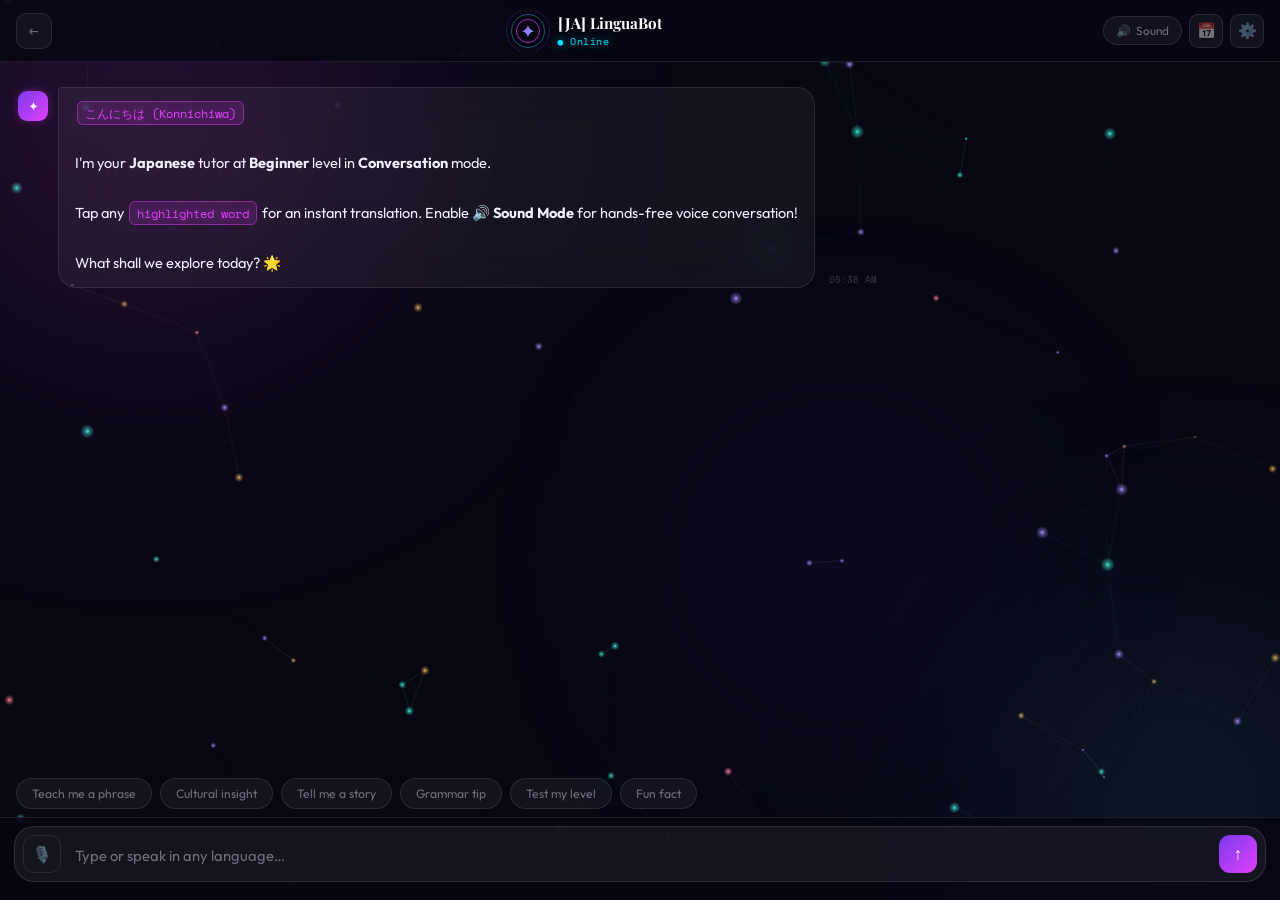
==== pages/chat.html @ ef1cca54 "Update chat.html" ====
<!DOCTYPE html>
<html lang="en">
<head>
  <meta charset="UTF-8"/>
  <meta name="viewport" content="width=device-width, initial-scale=1.0, viewport-fit=cover"/>
  <meta name="theme-color" content="#070712"/>
  <title>LinguaVerse — Chat</title>
  <link rel="preconnect" href="https://fonts.googleapis.com"/>
  <link rel="preconnect" href="https://fonts.gstatic.com" crossorigin/>
  <link href="https://fonts.googleapis.com/css2?family=Playfair+Display:ital,wght@0,400;0,700;1,400&family=Outfit:wght@300;400;500;600&family=Space+Mono:ital@0;1&display=swap" rel="stylesheet"/>
  <link rel="stylesheet" href="../css/global.css"/>
  <link rel="stylesheet" href="../css/chat.css"/>
</head>
<body>
  <canvas id="bgCanvas"></canvas>
  <div class="orb orb-1"></div>
  <div class="orb orb-2"></div>
  <div class="orb orb-3"></div>

  <!-- HEADER -->
  <header class="chat-header">

    <a href="../index.html" class="back-btn">←</a>

    <div class="bot-identity">
      <div class="ai-avatar" id="aiAvatar">
        <div class="avatar-ring ring-1"></div>
        <div class="avatar-ring ring-2"></div>
        <div class="avatar-ring ring-3"></div>
        <div class="avatar-core">✦</div>
      </div>
      <div class="bot-info">
        <span class="bot-name" id="botName">LinguaBot</span>
        <span class="bot-status" id="botStatus">● Online</span>
      </div>
    </div>

    <div class="header-actions">
      <div class="voice-wave" id="voiceWave">
        <div class="wave-bar"></div><div class="wave-bar"></div>
        <div class="wave-bar"></div><div class="wave-bar"></div>
        <div class="wave-bar"></div>
      </div>
      <button class="sound-mode-btn" id="soundModeBtn" onclick="toggleSoundMode()">
        🔊 <span class="sound-label">Sound</span>
      </button>
      <button class="icon-btn" onclick="openDailyPanel()" title="Daily Challenge">📅</button>
      <button class="icon-btn" onclick="openSettings()" title="Settings">⚙️</button>
    </div>

  </header>

  <!-- CHAT BODY -->
  <div class="chat-body" id="chatBody"></div>

  <!-- QUICK PROMPTS -->
  <div class="quick-strip">
    <button class="qbtn" onclick="sendQuick(this)">Teach me a phrase</button>
    <button class="qbtn" onclick="sendQuick(this)">Cultural insight</button>
    <button class="qbtn" onclick="sendQuick(this)">Tell me a story</button>
    <button class="qbtn" onclick="sendQuick(this)">Grammar tip</button>
    <button class="qbtn" onclick="sendQuick(this)">Test my level</button>
    <button class="qbtn" onclick="sendQuick(this)">Fun fact</button>
  </div>

  <!-- INPUT BAR -->
  <footer class="chat-footer">
    <div class="input-bar">
      <button class="mic-btn" id="micBtn" onclick="toggleMic()" title="Voice input">🎙️</button>
      <textarea id="msgInput" class="msg-input"
        placeholder="Type or speak in any language…"
        rows="1" onkeydown="handleKey(event)" oninput="autoResize(this)"></textarea>
      <button class="send-btn" id="sendBtn" onclick="sendMessage()">↑</button>
    </div>
  </footer>

  <!-- DAILY PANEL -->
  <div class="side-panel" id="dailyPanel">
    <div class="panel-inner">
      <button class="panel-close" onclick="closePanels()">✕</button>
      <h2 class="panel-title">📅 Daily Snapshot</h2>
      <div id="dailyItems"><div class="daily-loading">Loading today's challenges…</div></div>
    </div>
  </div>

  <!-- SETTINGS PANEL — plain text in dropdowns, no flag emojis -->
  <div class="side-panel" id="settingsPanel">
    <div class="panel-inner">
      <button class="panel-close" onclick="closePanels()">✕</button>
      <h2 class="panel-title">⚙️ Settings</h2>

      <label class="field-label">Target Language</label>
      <select id="settingLang" class="select-input" onchange="saveSetting('lang', this.value)">
        <option value="Japanese">Japanese</option>
        <option value="French">French</option>
        <option value="Spanish">Spanish</option>
        <option value="Mandarin">Mandarin</option>
        <option value="Arabic">Arabic</option>
        <option value="German">German</option>
        <option value="Korean">Korean</option>
        <option value="Portuguese">Portuguese</option>
        <option value="Italian">Italian</option>
        <option value="Hindi">Hindi</option>
        <option value="Russian">Russian</option>
        <option value="Turkish">Turkish</option>
        <option value="Dutch">Dutch</option>
        <option value="Swedish">Swedish</option>
        <option value="Polish">Polish</option>
        <option value="Greek">Greek</option>
        <option value="Hebrew">Hebrew</option>
        <option value="Thai">Thai</option>
        <option value="Vietnamese">Vietnamese</option>
        <option value="Indonesian">Indonesian</option>
      </select>

      <label class="field-label" style="margin-top:20px">Proficiency Level</label>
      <select id="settingLevel" class="select-input" onchange="saveSetting('level', this.value)">
        <option value="Beginner">Beginner</option>
        <option value="Intermediate">Intermediate</option>
        <option value="Advanced">Advanced</option>
      </select>

      <label class="field-label" style="margin-top:20px">Learning Mode</label>
      <select id="settingMode" class="select-input" onchange="saveSetting('mode', this.value)">
        <option value="Conversation">Conversation</option>
        <option value="Story">Story Mode</option>
        <option value="Lesson">Lessons</option>
      </select>

      <label class="field-label" style="margin-top:20px">Voice Speed</label>
      <select id="settingSpeed" class="select-input" onchange="saveSetting('voiceSpeed', this.value)">
        <option value="0.7">Slow</option>
        <option value="1.0" selected>Normal</option>
        <option value="1.3">Fast</option>
      </select>

      <label class="field-label" style="margin-top:20px">Gemini API Key</label>
      <div style="position:relative">
        <input type="password" id="settingKey" class="simple-input"
          placeholder="AIza…" oninput="saveSetting('apiKey', this.value)"
          style="padding-right:42px"/>
        <button onclick="toggleSettingKey()"
          style="position:absolute;right:12px;top:50%;transform:translateY(-50%);background:none;border:none;cursor:pointer;font-size:1rem;opacity:0.5">👁</button>
      </div>

      <button class="btn-danger" onclick="clearChat()" style="margin-top:28px">Clear Chat History</button>
    </div>
  </div>

  <div class="overlay" id="overlay" onclick="closePanels()"></div>
  <div class="word-tooltip" id="wordTooltip"></div>

  <script src="../js/canvas-bg.js"></script>
  <script src="../js/chat.js"></script>
</body>
</html>
---- css/global.css ----
/* ═══════════════════════════════
   GLOBAL.CSS — LinguaVerse
═══════════════════════════════ */
:root {
  --bg:          #070712;
  --surface:     rgba(255,255,255,0.05);
  --surface2:    #1a1a35;
  --border:      rgba(255,255,255,0.09);
  --border-h:    rgba(255,255,255,0.22);
  --text:        #f0eeff;
  --muted:       rgba(240,238,255,0.42);
  --neon-pink:   #e040fb;
  --neon-blue:   #40c8ff;
  --neon-purple: #7c3aed;
  --neon-cyan:   #00e5ff;
  --neon-green:  #00e676;
  --neon-yellow: #ffd740;
  --neon-orange: #ff6d00;
  --font-display:'Playfair Display', Georgia, serif;
  --font-body:   'Outfit', sans-serif;
  --font-mono:   'Space Mono', monospace;
  --radius:      16px;
  --radius-sm:   10px;
  --radius-lg:   28px;
  --radius-xl:   36px;
}

*, *::before, *::after { box-sizing: border-box; margin: 0; padding: 0; }
html { scroll-behavior: smooth; }
body {
  background: var(--bg);
  color: var(--text);
  font-family: var(--font-body);
  font-weight: 400;
  min-height: 100vh;
  overflow-x: hidden;
  -webkit-font-smoothing: antialiased;
}

/* ── Canvas background ── */
#bgCanvas { position:fixed; inset:0; width:100%; height:100%; z-index:0; pointer-events:none; }

/* ── Ambient orbs ── */
.orb {
  position:fixed; border-radius:50%; filter:blur(120px);
  pointer-events:none; z-index:0; opacity:0;
  animation:orbFloat 25s ease-in-out infinite, orbFade 3s ease forwards;
}
@keyframes orbFade { to { opacity:1; } }
.orb-1 { width:800px; height:800px; background:radial-gradient(circle, rgba(224,64,251,0.20) 0%, transparent 65%); top:-300px; left:-250px; }
.orb-2 { width:600px; height:600px; background:radial-gradient(circle, rgba(64,200,255,0.16) 0%, transparent 65%); bottom:-200px; right:-200px; animation-delay:-10s; }
.orb-3 { width:400px; height:400px; background:radial-gradient(circle, rgba(124,58,237,0.18) 0%, transparent 65%); top:40%; left:50%; animation-delay:-5s; }
@keyframes orbFloat {
  0%,100% { transform:translate(0,0) scale(1); }
  25%      { transform:translate(50px,-60px) scale(1.07); }
  50%      { transform:translate(-40px,30px) scale(0.95); }
  75%      { transform:translate(25px,50px) scale(1.04); }
}

/* ── Shared buttons ── */
.btn-primary {
  display:inline-flex; align-items:center; justify-content:center; gap:8px;
  background:linear-gradient(135deg, var(--neon-purple), var(--neon-pink));
  color:#fff; font-family:var(--font-body); font-weight:600; font-size:0.95rem;
  padding:13px 28px; border-radius:50px; border:none; cursor:pointer;
  text-decoration:none; transition:transform 0.25s, box-shadow 0.25s;
  letter-spacing:0.02em;
}
.btn-primary:hover { transform:translateY(-2px); box-shadow:0 8px 32px rgba(224,64,251,0.4); }
.btn-primary:active { transform:translateY(0); }

.btn-ghost {
  display:inline-flex; align-items:center; gap:8px;
  background:var(--surface); color:var(--muted);
  font-family:var(--font-body); font-weight:500; font-size:0.95rem;
  padding:12px 24px; border-radius:50px; border:1px solid var(--border);
  cursor:pointer; text-decoration:none; transition:all 0.2s; backdrop-filter:blur(12px);
}
.btn-ghost:hover { border-color:rgba(224,64,251,0.5); color:var(--text); }

.btn-danger {
  display:inline-flex; align-items:center; justify-content:center; gap:8px;
  background:rgba(255,82,82,0.1); color:#ff5252; width:100%;
  font-family:var(--font-body); font-weight:500; font-size:0.9rem;
  padding:12px 20px; border-radius:50px; border:1px solid rgba(255,82,82,0.25);
  cursor:pointer; transition:all 0.2s;
}
.btn-danger:hover { background:rgba(255,82,82,0.18); }

/* ── Shared inputs ── */
.simple-input {
  width:100%; background:var(--surface2); border:1px solid var(--border);
  border-radius:var(--radius-sm); color:var(--text);
  font-family:var(--font-body); font-size:0.9rem; padding:12px 14px;
  outline:none; transition:border-color 0.2s, box-shadow 0.2s;
}
.simple-input:focus { border-color:rgba(224,64,251,0.6); box-shadow:0 0 0 3px rgba(224,64,251,0.1); }
.simple-input::placeholder { color:var(--muted); }

/* Dark native select — fully dark even on Windows */
.select-input {
  width:100%; background:var(--surface2); border:1px solid var(--border);
  border-radius:var(--radius-sm); color:var(--text);
  font-family:var(--font-body); font-size:0.9rem;
  padding:12px 36px 12px 14px; outline:none; cursor:pointer;
  appearance:none; -webkit-appearance:none;
  background-image:url("data:image/svg+xml,%3Csvg xmlns='http://www.w3.org/2000/svg' width='12' height='8' viewBox='0 0 12 8'%3E%3Cpath fill='rgba(240,238,255,0.4)' d='M6 8L0 0h12z'/%3E%3C/svg%3E");
  background-repeat:no-repeat; background-position:right 14px center;
  transition:border-color 0.2s;
}
.select-input:focus { border-color:rgba(64,200,255,0.5); }
.select-input option { background:#1a1a35 !important; color:var(--text); }

.field-label {
  display:block; font-family:var(--font-mono); font-size:0.66rem;
  text-transform:uppercase; letter-spacing:0.12em; color:var(--muted); margin-bottom:8px;
}

/* ── Back button ── */
.back-btn {
  display:inline-flex; align-items:center; gap:6px; color:var(--muted);
  font-family:var(--font-mono); font-size:0.78rem; text-decoration:none;
  padding:8px 14px; border-radius:var(--radius-sm); border:1px solid var(--border);
  background:var(--surface); transition:all 0.2s; cursor:pointer; backdrop-filter:blur(12px);
}
.back-btn:hover { color:var(--text); border-color:rgba(64,200,255,0.4); }

/* ── Reveal animation ── */
.reveal { opacity:0; transform:translateY(22px); transition:opacity 0.65s ease var(--delay,0s), transform 0.65s ease var(--delay,0s); }
.reveal.visible { opacity:1; transform:translateY(0); }

/* ── Scrollbar ── */
::-webkit-scrollbar { width:3px; }
::-webkit-scrollbar-track { background:transparent; }
::-webkit-scrollbar-thumb { background:linear-gradient(var(--neon-purple), var(--neon-pink)); border-radius:4px; }
---- css/chat.css ----
/* ═══════════════════════════════
   CHAT.CSS — LinguaVerse
═══════════════════════════════ */

/* ── Root layout: header + body + footer fill full screen ── */
html { height:100%; height:-webkit-fill-available; }
body {
  display:flex; flex-direction:column;
  height:100vh; height:100dvh;
  overflow:hidden; margin:0; padding:0;
}

/* ══ HEADER — 3-column grid, nothing ever squeezed ══ */
.chat-header {
  display:grid;
  grid-template-columns:50px 1fr auto;
  align-items:center;
  gap:10px;
  padding:10px 16px;
  min-height:62px;
  border-bottom:1px solid var(--border);
  background:rgba(7,7,18,0.90);
  backdrop-filter:blur(30px) saturate(180%);
  -webkit-backdrop-filter:blur(30px) saturate(180%);
  flex-shrink:0;
  position:relative;
  z-index:10;
}

/* Col 1 — back btn (fixed width) */
.back-btn {
  width:36px; height:36px; padding:0;
  display:flex; align-items:center; justify-content:center;
  font-size:1rem;
}

/* Col 2 — bot identity, centered */
.bot-identity {
  display:flex; align-items:center; gap:10px;
  justify-content:center; min-width:0; overflow:hidden;
}

/* AI avatar */
.ai-avatar {
  position:relative; width:40px; height:40px;
  display:flex; align-items:center; justify-content:center; flex-shrink:0;
}
.avatar-core {
  position:relative; z-index:3; font-size:1.2rem;
  background:linear-gradient(135deg, var(--neon-pink), var(--neon-blue));
  -webkit-background-clip:text; -webkit-text-fill-color:transparent; background-clip:text;
  animation:corePulse 3s ease-in-out infinite;
}
@keyframes corePulse {
  0%,100% { filter:brightness(1); transform:scale(1); }
  50%      { filter:brightness(1.6); transform:scale(1.1); }
}
.avatar-ring { position:absolute; border-radius:50%; border:1px solid; animation:ringExpand 3s ease-out infinite; }
.ring-1 { width:24px; height:24px; border-color:rgba(224,64,251,0.7); animation-delay:0s; }
.ring-2 { width:34px; height:34px; border-color:rgba(64,200,255,0.4); animation-delay:0.9s; }
.ring-3 { width:44px; height:44px; border-color:rgba(124,58,237,0.25); animation-delay:1.8s; }
@keyframes ringExpand {
  0%   { transform:scale(0.6); opacity:0; }
  40%  { opacity:1; }
  100% { transform:scale(1.25); opacity:0; }
}
.ai-avatar.thinking .avatar-core { animation:coreSpin 0.9s linear infinite; }
@keyframes coreSpin {
  from { filter:hue-rotate(0deg) brightness(1.5); transform:rotate(0deg); }
  to   { filter:hue-rotate(360deg) brightness(1.5); transform:rotate(360deg); }
}

.bot-info { display:flex; flex-direction:column; gap:1px; min-width:0; }
.bot-name {
  font-family:var(--font-display); font-size:0.95rem; font-weight:700; color:#fff;
  white-space:nowrap; overflow:hidden; text-overflow:ellipsis;
}
.bot-status {
  font-family:var(--font-mono); font-size:0.6rem;
  color:var(--neon-cyan); letter-spacing:0.05em;
  text-shadow:0 0 8px rgba(0,229,255,0.6); white-space:nowrap;
}
.bot-status.thinking-status { color:var(--neon-pink); text-shadow:0 0 8px rgba(224,64,251,0.6); }

/* Col 3 — action buttons, never hidden */
.header-actions { display:flex; align-items:center; gap:7px; flex-shrink:0; }

.icon-btn {
  width:34px; height:34px; border-radius:9px;
  background:rgba(255,255,255,0.05); border:1px solid var(--border);
  color:var(--muted); font-size:0.95rem; cursor:pointer;
  display:flex; align-items:center; justify-content:center;
  transition:all 0.2s; flex-shrink:0;
}
.icon-btn:hover { border-color:rgba(224,64,251,0.4); color:#fff; box-shadow:0 0 12px rgba(224,64,251,0.2); }

/* Sound mode button */
.sound-mode-btn {
  display:flex; align-items:center; gap:5px;
  padding:6px 12px; border-radius:50px;
  background:rgba(255,255,255,0.05); border:1px solid var(--border);
  color:var(--muted); font-family:var(--font-body); font-size:0.74rem;
  cursor:pointer; transition:all 0.3s; white-space:nowrap; flex-shrink:0;
}
.sound-mode-btn:hover { border-color:rgba(0,230,118,0.5); color:var(--neon-green); box-shadow:0 0 14px rgba(0,230,118,0.2); }
.sound-mode-btn.active {
  background:rgba(0,230,118,0.12); border-color:var(--neon-green); color:var(--neon-green);
  animation:soundGlow 2s ease infinite;
}
@keyframes soundGlow {
  0%,100% { box-shadow:0 0 20px rgba(0,230,118,0.25); }
  50%      { box-shadow:0 0 32px rgba(0,230,118,0.5); }
}

/* Voice wave bars */
.voice-wave { display:none; align-items:center; gap:3px; height:20px; }
.voice-wave.active { display:flex; }
.wave-bar {
  width:3px; border-radius:3px;
  background:linear-gradient(var(--neon-pink), var(--neon-blue));
  animation:waveBounce 0.6s ease-in-out infinite;
}
.wave-bar:nth-child(1){height:5px; animation-delay:0s}
.wave-bar:nth-child(2){height:12px;animation-delay:0.1s}
.wave-bar:nth-child(3){height:18px;animation-delay:0.2s}
.wave-bar:nth-child(4){height:12px;animation-delay:0.3s}
.wave-bar:nth-child(5){height:5px; animation-delay:0.4s}
@keyframes waveBounce { 0%,100%{transform:scaleY(0.5)} 50%{transform:scaleY(1)} }

/* ══ CHAT BODY — CRITICAL: min-height:0 prevents footer being pushed off ══ */
.chat-body {
  flex:1 1 0;
  min-height:0;
  overflow-y:auto;
  padding:20px 18px 10px;
  display:flex; flex-direction:column; gap:2px;
  scroll-behavior:smooth;
  position:relative; z-index:1;
}

/* Messages */
.msg-row { display:flex; gap:10px; padding:5px 0; animation:msgIn 0.35s ease both; }
@keyframes msgIn { from{opacity:0;transform:translateY(14px)} to{opacity:1;transform:translateY(0)} }
.msg-row.user { flex-direction:row-reverse; }

.msg-avatar {
  width:30px; height:30px; border-radius:9px;
  display:flex; align-items:center; justify-content:center;
  font-size:0.82rem; flex-shrink:0; margin-top:4px;
}
.ai-av  { background:linear-gradient(135deg, var(--neon-purple), var(--neon-pink)); box-shadow:0 0 10px rgba(224,64,251,0.3); }
.usr-av { background:linear-gradient(135deg, #1e1e42, #2d2d60); border:1px solid rgba(64,200,255,0.3); }

/* Bubbles */
.bubble {
  max-width:76%; padding:12px 16px; border-radius:18px;
  font-size:0.91rem; line-height:1.72;
  position:relative; word-break:break-word;
}
.bubble.ai-bubble {
  background:rgba(255,255,255,0.05); border:1px solid rgba(255,255,255,0.09);
  border-top-left-radius:4px; backdrop-filter:blur(20px); color:var(--text);
}
.bubble.user-bubble {
  background:linear-gradient(135deg, rgba(124,58,237,0.28), rgba(64,200,255,0.16));
  border:1px solid rgba(124,58,237,0.35);
  border-top-right-radius:4px; color:#fff;
}

/* Word chips */
.word-chip {
  display:inline; background:rgba(224,64,251,0.14); border:1px solid rgba(224,64,251,0.45);
  color:var(--neon-pink); border-radius:6px; padding:2px 7px;
  font-size:0.85em; cursor:pointer; margin:0 2px;
  transition:background 0.2s; font-family:var(--font-mono);
  text-shadow:0 0 8px rgba(224,64,251,0.4); white-space:nowrap;
}
.word-chip:hover { background:rgba(224,64,251,0.26); }

/* Cultural badge — block layout so text never splits weirdly */
.culture-badge {
  display:block;
  background:rgba(64,200,255,0.08); border:1px solid rgba(64,200,255,0.3);
  border-radius:10px; padding:10px 14px;
  font-size:0.82rem; color:var(--neon-blue); margin-top:10px;
  cursor:pointer; transition:all 0.2s; line-height:1.65;
  word-break:break-word; overflow-wrap:break-word; width:100%;
}
.culture-badge:hover { background:rgba(64,200,255,0.14); }

/* Speak button */
.speak-btn {
  display:inline-flex; align-items:center; gap:5px;
  background:rgba(0,230,118,0.08); border:1px solid rgba(0,230,118,0.25);
  border-radius:8px; padding:4px 10px;
  font-size:0.72rem; color:var(--neon-green); margin-top:8px;
  cursor:pointer; transition:all 0.2s; font-family:var(--font-body);
}
.speak-btn:hover { background:rgba(0,230,118,0.16); box-shadow:0 0 10px rgba(0,230,118,0.25); }

/* Timestamp */
.msg-time {
  font-family:var(--font-mono); font-size:0.58rem;
  color:rgba(240,238,255,0.22); padding:0 4px;
  align-self:flex-end; margin-bottom:2px; flex-shrink:0;
}

/* Typing indicator */
.typing-row { display:flex; gap:10px; padding:5px 0; animation:msgIn 0.35s ease both; }
.typing-bubble {
  background:rgba(255,255,255,0.05); border:1px solid rgba(255,255,255,0.09);
  border-radius:18px; border-top-left-radius:4px;
  padding:13px 18px; display:flex; gap:6px; align-items:center;
}
.dot { width:7px; height:7px; border-radius:50%; animation:dotBounce 1.2s ease infinite; }
.dot:nth-child(1){background:var(--neon-pink);  animation-delay:0s}
.dot:nth-child(2){background:var(--neon-purple); animation-delay:0.2s}
.dot:nth-child(3){background:var(--neon-blue);   animation-delay:0.4s}
@keyframes dotBounce { 0%,80%,100%{transform:translateY(0);opacity:0.4} 40%{transform:translateY(-7px);opacity:1} }

/* Quick strip */
.quick-strip {
  display:flex; gap:8px; padding:8px 16px;
  overflow-x:auto; scrollbar-width:none; flex-shrink:0;
}
.quick-strip::-webkit-scrollbar { display:none; }
.qbtn {
  background:rgba(255,255,255,0.05); border:1px solid var(--border);
  border-radius:50px; color:var(--muted);
  font-family:var(--font-body); font-size:0.76rem;
  padding:7px 15px; cursor:pointer; white-space:nowrap;
  transition:all 0.2s; flex-shrink:0;
}
.qbtn:hover { border-color:rgba(224,64,251,0.4); color:#fff; background:rgba(224,64,251,0.08); }

/* ══ FOOTER — always pinned at bottom ══ */
.chat-footer {
  padding:8px 14px 18px; border-top:1px solid var(--border);
  background:rgba(7,7,18,0.90); backdrop-filter:blur(30px);
  -webkit-backdrop-filter:blur(30px); flex-shrink:0;
  position:relative; z-index:10;
}
.input-bar {
  display:flex; gap:8px; align-items:flex-end;
  background:rgba(255,255,255,0.06); border:1px solid rgba(255,255,255,0.10);
  border-radius:20px; padding:8px; transition:border-color 0.2s, box-shadow 0.2s;
}
.input-bar:focus-within {
  border-color:rgba(224,64,251,0.45);
  box-shadow:0 0 0 3px rgba(224,64,251,0.08);
}
.mic-btn {
  width:38px; height:38px; border-radius:11px;
  background:transparent; border:1px solid var(--border);
  color:var(--muted); font-size:1rem; cursor:pointer;
  display:flex; align-items:center; justify-content:center;
  flex-shrink:0; transition:all 0.2s;
}
.mic-btn:hover { border-color:rgba(255,109,0,0.5); color:var(--neon-orange); }
.mic-btn.recording {
  background:rgba(255,109,0,0.15); border-color:var(--neon-orange); color:var(--neon-orange);
  animation:micPulse 0.8s ease infinite;
}
@keyframes micPulse {
  0%,100%{box-shadow:0 0 0 0 rgba(255,109,0,0.4)}
  50%{box-shadow:0 0 0 8px rgba(255,109,0,0)}
}
.msg-input {
  flex:1; min-width:0; background:transparent; border:none;
  color:var(--text); font-family:var(--font-body);
  font-size:0.92rem; outline:none; resize:none;
  max-height:120px; line-height:1.55; padding:5px 6px;
}
.msg-input::placeholder { color:var(--muted); }
.send-btn {
  width:38px; height:38px; border-radius:11px;
  background:linear-gradient(135deg, var(--neon-purple), var(--neon-pink));
  border:none; color:#fff; font-size:1.1rem; font-weight:700; cursor:pointer;
  display:flex; align-items:center; justify-content:center;
  flex-shrink:0; transition:all 0.2s;
}
.send-btn:hover { transform:scale(1.1); box-shadow:0 4px 20px rgba(224,64,251,0.5); }
.send-btn:disabled { opacity:0.3; transform:none; cursor:not-allowed; }

/* ══ SIDE PANELS ══ */
.side-panel {
  position:fixed; top:0; right:0; width:min(380px,100vw); height:100vh;
  background:#0d0d20; border-left:1px solid var(--border);
  z-index:200; transform:translateX(100%);
  transition:transform 0.38s cubic-bezier(0.4,0,0.2,1);
  overflow-y:auto;
}
.side-panel.open { transform:translateX(0); }
.panel-inner { padding:28px 20px 40px; }
.panel-title {
  font-family:var(--font-display); font-size:1.4rem; font-weight:700;
  margin-bottom:22px; margin-top:14px;
  background:linear-gradient(135deg, #fff, rgba(224,64,251,0.8));
  -webkit-background-clip:text; -webkit-text-fill-color:transparent; background-clip:text;
}
.panel-close {
  position:absolute; top:18px; right:18px;
  width:30px; height:30px; border-radius:50%;
  background:rgba(255,255,255,0.06); border:1px solid var(--border);
  color:var(--muted); font-size:0.8rem; cursor:pointer;
  display:flex; align-items:center; justify-content:center; transition:all 0.2s;
}
.panel-close:hover { color:var(--neon-pink); border-color:rgba(224,64,251,0.4); }

/* Daily items */
.daily-item {
  background:rgba(255,255,255,0.04); border:1px solid var(--border);
  border-radius:var(--radius); padding:15px; margin-bottom:12px; transition:all 0.2s;
}
.daily-item:hover { border-color:rgba(224,64,251,0.3); }
.daily-item-tag { font-family:var(--font-mono); font-size:0.6rem; text-transform:uppercase; letter-spacing:0.1em; margin-bottom:6px; }
.tag-word    { color:var(--neon-blue); }
.tag-culture { color:var(--neon-pink); }
.tag-grammar { color:#a78bfa; }
.tag-phrase  { color:var(--neon-yellow); }
.daily-item h4 { font-family:var(--font-display); font-size:1.05rem; margin-bottom:4px; color:#fff; }
.daily-item p  { font-size:0.8rem; color:var(--muted); line-height:1.6; }
.daily-loading { color:var(--muted); font-size:0.84rem; text-align:center; padding:24px 0; }

/* Overlay */
.overlay {
  position:fixed; inset:0; background:rgba(0,0,0,0.65);
  z-index:199; backdrop-filter:blur(4px);
  opacity:0; pointer-events:none; transition:opacity 0.3s;
}
.overlay.active { opacity:1; pointer-events:all; }

/* Word tooltip */
.word-tooltip {
  position:fixed; background:#0d0d20; border:1px solid rgba(224,64,251,0.35);
  border-radius:var(--radius); padding:13px 16px;
  font-size:0.82rem; max-width:270px; line-height:1.62; color:var(--text);
  z-index:300; pointer-events:none;
  opacity:0; transform:translateY(8px); transition:all 0.2s;
  box-shadow:0 12px 40px rgba(0,0,0,0.7), 0 0 24px rgba(224,64,251,0.1);
}
.word-tooltip.visible { opacity:1; transform:translateY(0); }
.tooltip-word {
  font-family:var(--font-display); font-size:1.1rem; font-weight:700;
  color:var(--neon-pink); display:block; margin-bottom:4px;
  text-shadow:0 0 10px rgba(224,64,251,0.5);
}
.tooltip-rom {
  font-family:var(--font-mono); font-size:0.71rem;
  color:var(--neon-cyan); display:block; margin-bottom:6px;
}

/* Responsive */
@media (max-width:600px) {
  .chat-header { padding:8px 12px; gap:8px; grid-template-columns:40px 1fr auto; }
  .bubble { max-width:90%; }
  .chat-body { padding:14px 12px 8px; }
  .sound-label { display:none; }
  .sound-mode-btn { padding:6px 9px; }
}
@media (max-width:380px) {
  .header-actions { gap:5px; }
  .icon-btn { width:30px; height:30px; font-size:0.85rem; }
}
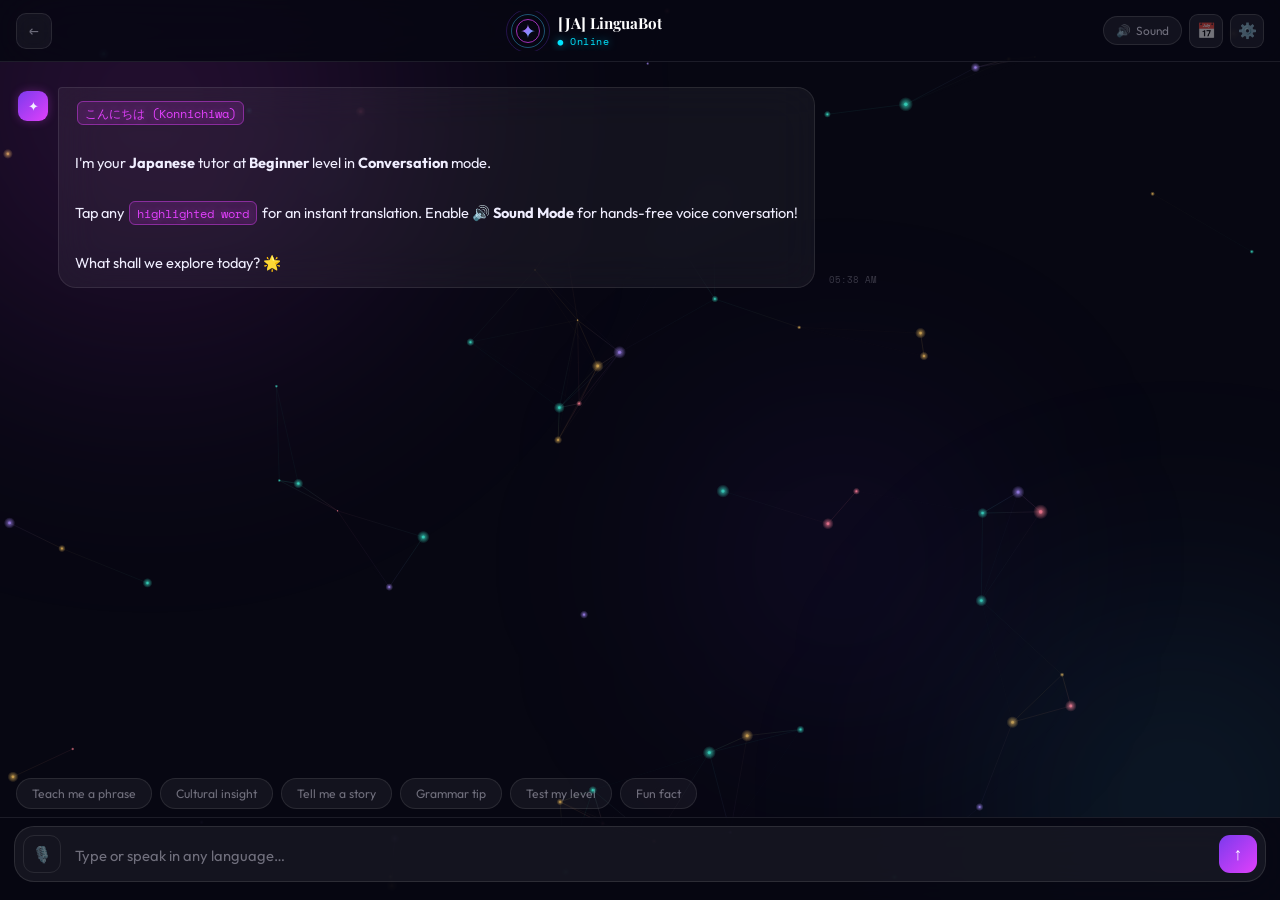
==== commit 89441ded: "Update chat.html" ====
--- a/pages/chat.html
+++ b/pages/chat.html
@@ -2,7 +2,7 @@
 <html lang="en">
 <head>
   <meta charset="UTF-8"/>
-  <meta name="viewport" content="width=device-width, initial-scale=1.0, viewport-fit=cover"/>
+  <meta name="viewport" content="width=device-width, initial-scale=1.0"/>
   <meta name="theme-color" content="#070712"/>
   <title>LinguaVerse — Chat</title>
   <link rel="preconnect" href="https://fonts.googleapis.com"/>
--- a/css/chat.css
+++ b/css/chat.css
@@ -361,4 +361,4 @@
 @media (max-width:380px) {
   .header-actions { gap:5px; }
   .icon-btn { width:30px; height:30px; font-size:0.85rem; }
-}
+     }
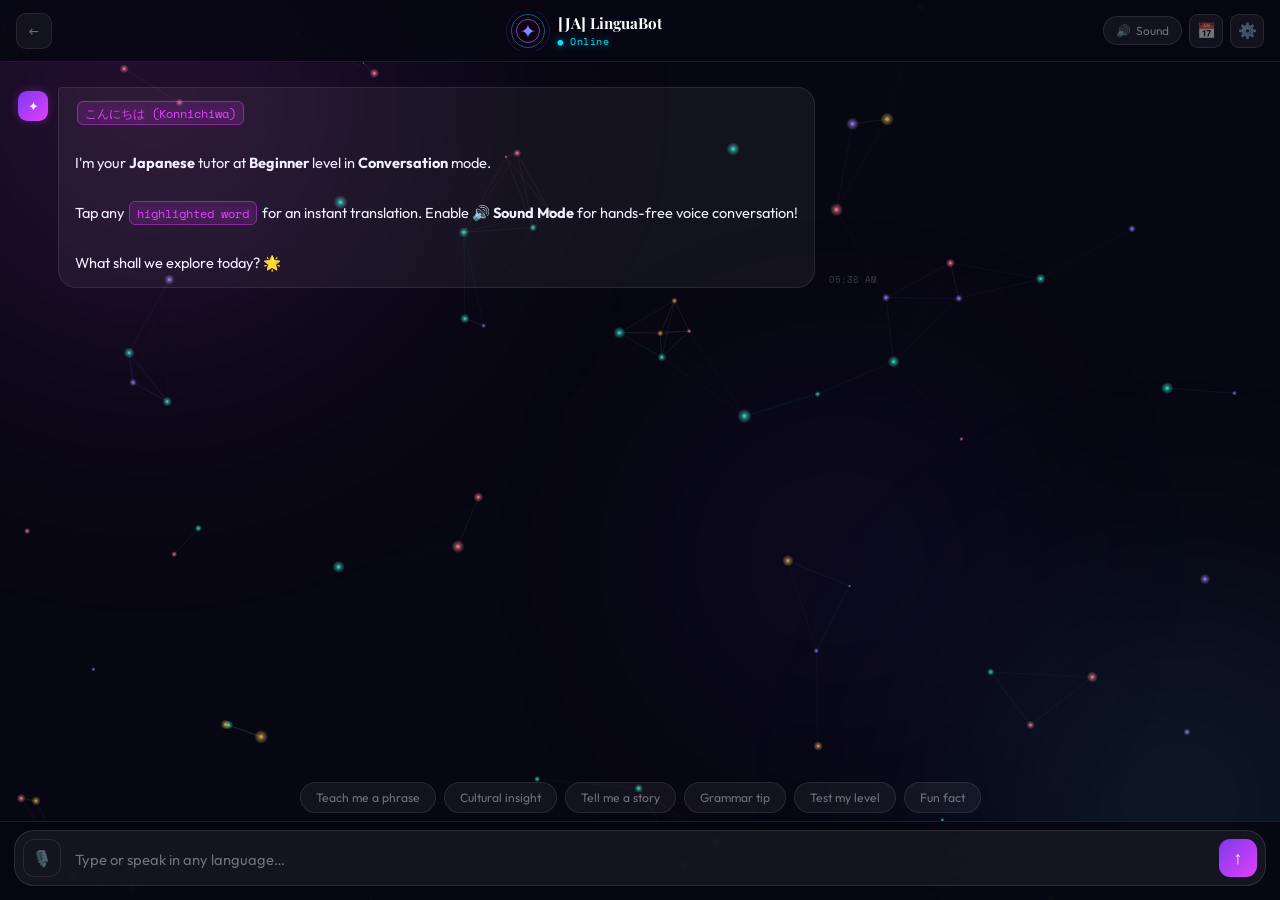
==== commit 86732d78: "Create chat.html" ====
--- a/pages/chat.html
+++ b/pages/chat.html
@@ -154,3 +154,4 @@
   <script src="../js/chat.js"></script>
 </body>
 </html>
+
--- a/css/chat.css
+++ b/css/chat.css
@@ -1,364 +1,445 @@
 /* ═══════════════════════════════
    CHAT.CSS — LinguaVerse
+   Base: your working version
+   Added: pinch-zoom, safe-area, PWA z-index, dotLive keyframe
 ═══════════════════════════════ */
 
-/* ── Root layout: header + body + footer fill full screen ── */
-html { height:100%; height:-webkit-fill-available; }
+/* ── Root layout ── */
+html {
+  height: -webkit-fill-available;
+  height: 100%;
+}
+
 body {
-  display:flex; flex-direction:column;
-  height:100vh; height:100dvh;
-  overflow:hidden; margin:0; padding:0;
-}
-
-/* ══ HEADER — 3-column grid, nothing ever squeezed ══ */
+  display: flex;
+  flex-direction: column;
+  height: 100vh;
+  height: 100dvh;
+  margin: 0;
+  padding: 0;
+  overflow: hidden;
+  min-height: 0;
+  position: relative;
+  z-index: 1;
+  /* Safe area inset — stops Android/iOS nav bar covering footer */
+  padding-bottom: env(safe-area-inset-bottom, 0px);
+  padding-bottom: constant(safe-area-inset-bottom, 0px);
+}
+
+/* ══ HEADER ══ */
 .chat-header {
-  display:grid;
-  grid-template-columns:50px 1fr auto;
-  align-items:center;
-  gap:10px;
-  padding:10px 16px;
-  min-height:62px;
-  border-bottom:1px solid var(--border);
-  background:rgba(7,7,18,0.90);
-  backdrop-filter:blur(30px) saturate(180%);
-  -webkit-backdrop-filter:blur(30px) saturate(180%);
-  flex-shrink:0;
-  position:relative;
-  z-index:10;
-}
-
-/* Col 1 — back btn (fixed width) */
+  display: grid;
+  grid-template-columns: 50px 1fr auto;
+  align-items: center;
+  gap: 10px;
+  padding: 10px 16px;
+  min-height: 62px;
+  border-bottom: 1px solid var(--border);
+  background: rgba(7,7,18,0.90);
+  backdrop-filter: blur(30px) saturate(180%);
+  -webkit-backdrop-filter: blur(30px) saturate(180%);
+  flex-shrink: 0;
+  position: relative;
+  z-index: 100; /* above canvas + orbs */
+}
+
 .back-btn {
-  width:36px; height:36px; padding:0;
-  display:flex; align-items:center; justify-content:center;
-  font-size:1rem;
-}
-
-/* Col 2 — bot identity, centered */
+  width: 36px; height: 36px; padding: 0;
+  display: flex; align-items: center; justify-content: center;
+  font-size: 1rem;
+}
+
 .bot-identity {
-  display:flex; align-items:center; gap:10px;
-  justify-content:center; min-width:0; overflow:hidden;
-}
-
-/* AI avatar */
+  display: flex; align-items: center; gap: 10px;
+  justify-content: center; min-width: 0; overflow: hidden;
+}
+
 .ai-avatar {
-  position:relative; width:40px; height:40px;
-  display:flex; align-items:center; justify-content:center; flex-shrink:0;
-}
+  position: relative; width: 40px; height: 40px;
+  display: flex; align-items: center; justify-content: center;
+  flex-shrink: 0;
+}
+
 .avatar-core {
-  position:relative; z-index:3; font-size:1.2rem;
-  background:linear-gradient(135deg, var(--neon-pink), var(--neon-blue));
-  -webkit-background-clip:text; -webkit-text-fill-color:transparent; background-clip:text;
-  animation:corePulse 3s ease-in-out infinite;
-}
+  position: relative; z-index: 3; font-size: 1.2rem;
+  background: linear-gradient(135deg, var(--neon-pink), var(--neon-blue));
+  -webkit-background-clip: text; -webkit-text-fill-color: transparent;
+  background-clip: text;
+  animation: corePulse 3s ease-in-out infinite;
+}
+
 @keyframes corePulse {
-  0%,100% { filter:brightness(1); transform:scale(1); }
-  50%      { filter:brightness(1.6); transform:scale(1.1); }
-}
-.avatar-ring { position:absolute; border-radius:50%; border:1px solid; animation:ringExpand 3s ease-out infinite; }
-.ring-1 { width:24px; height:24px; border-color:rgba(224,64,251,0.7); animation-delay:0s; }
-.ring-2 { width:34px; height:34px; border-color:rgba(64,200,255,0.4); animation-delay:0.9s; }
-.ring-3 { width:44px; height:44px; border-color:rgba(124,58,237,0.25); animation-delay:1.8s; }
+  0%,100% { filter: brightness(1); transform: scale(1); }
+  50%      { filter: brightness(1.6); transform: scale(1.1); }
+}
+
+.avatar-ring {
+  position: absolute; border-radius: 50%; border: 1px solid;
+  animation: ringExpand 3s ease-out infinite;
+}
+.ring-1 { width: 24px; height: 24px; border-color: rgba(224,64,251,0.7); animation-delay: 0s; }
+.ring-2 { width: 34px; height: 34px; border-color: rgba(64,200,255,0.4); animation-delay: 0.9s; }
+.ring-3 { width: 44px; height: 44px; border-color: rgba(124,58,237,0.25); animation-delay: 1.8s; }
+
 @keyframes ringExpand {
-  0%   { transform:scale(0.6); opacity:0; }
-  40%  { opacity:1; }
-  100% { transform:scale(1.25); opacity:0; }
-}
-.ai-avatar.thinking .avatar-core { animation:coreSpin 0.9s linear infinite; }
+  0%   { transform: scale(0.6); opacity: 0; }
+  40%  { opacity: 1; }
+  100% { transform: scale(1.25); opacity: 0; }
+}
+
+.ai-avatar.thinking .avatar-core { animation: coreSpin 0.9s linear infinite; }
+
 @keyframes coreSpin {
-  from { filter:hue-rotate(0deg) brightness(1.5); transform:rotate(0deg); }
-  to   { filter:hue-rotate(360deg) brightness(1.5); transform:rotate(360deg); }
-}
-
-.bot-info { display:flex; flex-direction:column; gap:1px; min-width:0; }
+  from { filter: hue-rotate(0deg) brightness(1.5); transform: rotate(0deg); }
+  to   { filter: hue-rotate(360deg) brightness(1.5); transform: rotate(360deg); }
+}
+
+.bot-info { display: flex; flex-direction: column; gap: 1px; min-width: 0; }
+
 .bot-name {
-  font-family:var(--font-display); font-size:0.95rem; font-weight:700; color:#fff;
-  white-space:nowrap; overflow:hidden; text-overflow:ellipsis;
-}
+  font-family: var(--font-display); font-size: 0.95rem; font-weight: 700; color: #fff;
+  white-space: nowrap; overflow: hidden; text-overflow: ellipsis;
+}
+
 .bot-status {
-  font-family:var(--font-mono); font-size:0.6rem;
-  color:var(--neon-cyan); letter-spacing:0.05em;
-  text-shadow:0 0 8px rgba(0,229,255,0.6); white-space:nowrap;
-}
-.bot-status.thinking-status { color:var(--neon-pink); text-shadow:0 0 8px rgba(224,64,251,0.6); }
-
-/* Col 3 — action buttons, never hidden */
-.header-actions { display:flex; align-items:center; gap:7px; flex-shrink:0; }
+  font-family: var(--font-mono); font-size: 0.6rem;
+  color: var(--neon-cyan); letter-spacing: 0.05em;
+  text-shadow: 0 0 8px rgba(0,229,255,0.6); white-space: nowrap;
+}
+
+.bot-status.thinking-status {
+  color: var(--neon-pink);
+  text-shadow: 0 0 8px rgba(224,64,251,0.6);
+}
+
+.header-actions { display: flex; align-items: center; gap: 7px; flex-shrink: 0; }
 
 .icon-btn {
-  width:34px; height:34px; border-radius:9px;
-  background:rgba(255,255,255,0.05); border:1px solid var(--border);
-  color:var(--muted); font-size:0.95rem; cursor:pointer;
-  display:flex; align-items:center; justify-content:center;
-  transition:all 0.2s; flex-shrink:0;
-}
-.icon-btn:hover { border-color:rgba(224,64,251,0.4); color:#fff; box-shadow:0 0 12px rgba(224,64,251,0.2); }
-
-/* Sound mode button */
+  width: 34px; height: 34px; border-radius: 9px;
+  background: rgba(255,255,255,0.05); border: 1px solid var(--border);
+  color: var(--muted); font-size: 0.95rem; cursor: pointer;
+  display: flex; align-items: center; justify-content: center;
+  transition: all 0.2s; flex-shrink: 0;
+}
+.icon-btn:hover { border-color: rgba(224,64,251,0.4); color: #fff; box-shadow: 0 0 12px rgba(224,64,251,0.2); }
+
 .sound-mode-btn {
-  display:flex; align-items:center; gap:5px;
-  padding:6px 12px; border-radius:50px;
-  background:rgba(255,255,255,0.05); border:1px solid var(--border);
-  color:var(--muted); font-family:var(--font-body); font-size:0.74rem;
-  cursor:pointer; transition:all 0.3s; white-space:nowrap; flex-shrink:0;
-}
-.sound-mode-btn:hover { border-color:rgba(0,230,118,0.5); color:var(--neon-green); box-shadow:0 0 14px rgba(0,230,118,0.2); }
+  display: flex; align-items: center; gap: 5px;
+  padding: 6px 12px; border-radius: 50px;
+  background: rgba(255,255,255,0.05); border: 1px solid var(--border);
+  color: var(--muted); font-family: var(--font-body); font-size: 0.74rem;
+  cursor: pointer; transition: all 0.3s; white-space: nowrap; flex-shrink: 0;
+}
+.sound-mode-btn:hover { border-color: rgba(0,230,118,0.5); color: var(--neon-green); box-shadow: 0 0 14px rgba(0,230,118,0.2); }
 .sound-mode-btn.active {
-  background:rgba(0,230,118,0.12); border-color:var(--neon-green); color:var(--neon-green);
-  animation:soundGlow 2s ease infinite;
-}
+  background: rgba(0,230,118,0.12); border-color: var(--neon-green); color: var(--neon-green);
+  animation: soundGlow 2s ease infinite;
+}
+
 @keyframes soundGlow {
-  0%,100% { box-shadow:0 0 20px rgba(0,230,118,0.25); }
-  50%      { box-shadow:0 0 32px rgba(0,230,118,0.5); }
-}
-
-/* Voice wave bars */
-.voice-wave { display:none; align-items:center; gap:3px; height:20px; }
-.voice-wave.active { display:flex; }
+  0%,100% { box-shadow: 0 0 20px rgba(0,230,118,0.25); }
+  50%      { box-shadow: 0 0 32px rgba(0,230,118,0.5); }
+}
+
+/* dotLive — live dot animation inside sound mode button */
+@keyframes dotLive {
+  0%,100% { transform: scale(1); opacity: 1; }
+  50%      { transform: scale(1.6); opacity: 0.6; }
+}
+
+.voice-wave { display: none; align-items: center; gap: 3px; height: 20px; }
+.voice-wave.active { display: flex; }
+
 .wave-bar {
-  width:3px; border-radius:3px;
-  background:linear-gradient(var(--neon-pink), var(--neon-blue));
-  animation:waveBounce 0.6s ease-in-out infinite;
-}
-.wave-bar:nth-child(1){height:5px; animation-delay:0s}
-.wave-bar:nth-child(2){height:12px;animation-delay:0.1s}
-.wave-bar:nth-child(3){height:18px;animation-delay:0.2s}
-.wave-bar:nth-child(4){height:12px;animation-delay:0.3s}
-.wave-bar:nth-child(5){height:5px; animation-delay:0.4s}
-@keyframes waveBounce { 0%,100%{transform:scaleY(0.5)} 50%{transform:scaleY(1)} }
-
-/* ══ CHAT BODY — CRITICAL: min-height:0 prevents footer being pushed off ══ */
+  width: 3px; border-radius: 3px;
+  background: linear-gradient(var(--neon-pink), var(--neon-blue));
+  animation: waveBounce 0.6s ease-in-out infinite;
+}
+.wave-bar:nth-child(1) { height: 5px;  animation-delay: 0s; }
+.wave-bar:nth-child(2) { height: 12px; animation-delay: 0.1s; }
+.wave-bar:nth-child(3) { height: 18px; animation-delay: 0.2s; }
+.wave-bar:nth-child(4) { height: 12px; animation-delay: 0.3s; }
+.wave-bar:nth-child(5) { height: 5px;  animation-delay: 0.4s; }
+
+@keyframes waveBounce {
+  0%,100% { transform: scaleY(0.5); }
+  50%      { transform: scaleY(1); }
+}
+
+/* ══ CHAT BODY ══ */
 .chat-body {
-  flex:1 1 0;
-  min-height:0;
-  overflow-y:auto;
-  padding:20px 18px 10px;
-  display:flex; flex-direction:column; gap:2px;
-  scroll-behavior:smooth;
-  position:relative; z-index:1;
-}
-
-/* Messages */
-.msg-row { display:flex; gap:10px; padding:5px 0; animation:msgIn 0.35s ease both; }
-@keyframes msgIn { from{opacity:0;transform:translateY(14px)} to{opacity:1;transform:translateY(0)} }
-.msg-row.user { flex-direction:row-reverse; }
+  flex: 1 1 0;
+  min-height: 0;
+  overflow-y: auto;
+  overflow-x: hidden;
+  -webkit-overflow-scrolling: touch;
+  padding: 20px 18px 10px;
+  scroll-behavior: smooth;
+  position: relative;
+  z-index: 1;
+  /* PINCH-ZOOM FIX: allows vertical scroll + pinch gesture at same time */
+  touch-action: pan-y pinch-zoom;
+}
+
+.chat-body::after { content: ''; display: block; height: 6px; }
+
+.msg-row {
+  display: flex; gap: 10px; padding: 5px 0;
+  animation: msgIn 0.35s ease both;
+  will-change: opacity, transform;
+}
+
+@keyframes msgIn {
+  from { opacity: 0; transform: translateY(14px); }
+  to   { opacity: 1; transform: translateY(0); }
+}
+
+.msg-row.user { flex-direction: row-reverse; }
 
 .msg-avatar {
-  width:30px; height:30px; border-radius:9px;
-  display:flex; align-items:center; justify-content:center;
-  font-size:0.82rem; flex-shrink:0; margin-top:4px;
-}
-.ai-av  { background:linear-gradient(135deg, var(--neon-purple), var(--neon-pink)); box-shadow:0 0 10px rgba(224,64,251,0.3); }
-.usr-av { background:linear-gradient(135deg, #1e1e42, #2d2d60); border:1px solid rgba(64,200,255,0.3); }
-
-/* Bubbles */
+  width: 30px; height: 30px; border-radius: 9px;
+  display: flex; align-items: center; justify-content: center;
+  font-size: 0.82rem; flex-shrink: 0; margin-top: 4px;
+}
+.ai-av  { background: linear-gradient(135deg, var(--neon-purple), var(--neon-pink)); box-shadow: 0 0 10px rgba(224,64,251,0.3); }
+.usr-av { background: linear-gradient(135deg, #1e1e42, #2d2d60); border: 1px solid rgba(64,200,255,0.3); }
+
 .bubble {
-  max-width:76%; padding:12px 16px; border-radius:18px;
-  font-size:0.91rem; line-height:1.72;
-  position:relative; word-break:break-word;
+  max-width: 76%; padding: 12px 16px; border-radius: 18px;
+  font-size: 0.91rem; line-height: 1.72; position: relative; word-break: break-word;
 }
 .bubble.ai-bubble {
-  background:rgba(255,255,255,0.05); border:1px solid rgba(255,255,255,0.09);
-  border-top-left-radius:4px; backdrop-filter:blur(20px); color:var(--text);
+  background: rgba(255,255,255,0.05); border: 1px solid rgba(255,255,255,0.09);
+  border-top-left-radius: 4px; backdrop-filter: blur(20px); color: var(--text);
 }
 .bubble.user-bubble {
-  background:linear-gradient(135deg, rgba(124,58,237,0.28), rgba(64,200,255,0.16));
-  border:1px solid rgba(124,58,237,0.35);
-  border-top-right-radius:4px; color:#fff;
-}
-
-/* Word chips */
+  background: linear-gradient(135deg, rgba(124,58,237,0.28), rgba(64,200,255,0.16));
+  border: 1px solid rgba(124,58,237,0.35);
+  border-top-right-radius: 4px; color: #fff;
+}
+
 .word-chip {
-  display:inline; background:rgba(224,64,251,0.14); border:1px solid rgba(224,64,251,0.45);
-  color:var(--neon-pink); border-radius:6px; padding:2px 7px;
-  font-size:0.85em; cursor:pointer; margin:0 2px;
-  transition:background 0.2s; font-family:var(--font-mono);
-  text-shadow:0 0 8px rgba(224,64,251,0.4); white-space:nowrap;
-}
-.word-chip:hover { background:rgba(224,64,251,0.26); }
-
-/* Cultural badge — block layout so text never splits weirdly */
+  display: inline;
+  background: rgba(224,64,251,0.14); border: 1px solid rgba(224,64,251,0.45);
+  color: var(--neon-pink); border-radius: 6px; padding: 2px 7px;
+  font-size: 0.85em; cursor: pointer; margin: 0 2px;
+  transition: background 0.2s; font-family: var(--font-mono);
+  text-shadow: 0 0 8px rgba(224,64,251,0.4); white-space: nowrap;
+}
+.word-chip:hover { background: rgba(224,64,251,0.26); }
+
 .culture-badge {
-  display:block;
-  background:rgba(64,200,255,0.08); border:1px solid rgba(64,200,255,0.3);
-  border-radius:10px; padding:10px 14px;
-  font-size:0.82rem; color:var(--neon-blue); margin-top:10px;
-  cursor:pointer; transition:all 0.2s; line-height:1.65;
-  word-break:break-word; overflow-wrap:break-word; width:100%;
-}
-.culture-badge:hover { background:rgba(64,200,255,0.14); }
-
-/* Speak button */
+  display: block;
+  background: rgba(64,200,255,0.08); border: 1px solid rgba(64,200,255,0.3);
+  border-radius: 10px; padding: 10px 14px;
+  font-size: 0.82rem; color: var(--neon-blue); margin-top: 10px;
+  cursor: pointer; transition: all 0.2s; line-height: 1.65;
+  word-break: break-word; overflow-wrap: break-word; width: 100%;
+}
+.culture-badge:hover { background: rgba(64,200,255,0.14); }
+
 .speak-btn {
-  display:inline-flex; align-items:center; gap:5px;
-  background:rgba(0,230,118,0.08); border:1px solid rgba(0,230,118,0.25);
-  border-radius:8px; padding:4px 10px;
-  font-size:0.72rem; color:var(--neon-green); margin-top:8px;
-  cursor:pointer; transition:all 0.2s; font-family:var(--font-body);
-}
-.speak-btn:hover { background:rgba(0,230,118,0.16); box-shadow:0 0 10px rgba(0,230,118,0.25); }
-
-/* Timestamp */
+  display: inline-flex; align-items: center; gap: 5px;
+  background: rgba(0,230,118,0.08); border: 1px solid rgba(0,230,118,0.25);
+  border-radius: 8px; padding: 4px 10px;
+  font-size: 0.72rem; color: var(--neon-green); margin-top: 8px;
+  cursor: pointer; transition: all 0.2s; font-family: var(--font-body);
+}
+.speak-btn:hover { background: rgba(0,230,118,0.16); box-shadow: 0 0 10px rgba(0,230,118,0.25); }
+
 .msg-time {
-  font-family:var(--font-mono); font-size:0.58rem;
-  color:rgba(240,238,255,0.22); padding:0 4px;
-  align-self:flex-end; margin-bottom:2px; flex-shrink:0;
-}
-
-/* Typing indicator */
-.typing-row { display:flex; gap:10px; padding:5px 0; animation:msgIn 0.35s ease both; }
+  font-family: var(--font-mono); font-size: 0.58rem;
+  color: rgba(240,238,255,0.22); padding: 0 4px;
+  align-self: flex-end; margin-bottom: 2px; flex-shrink: 0;
+}
+
+.typing-row { display: flex; gap: 10px; padding: 5px 0; animation: msgIn 0.35s ease both; }
 .typing-bubble {
-  background:rgba(255,255,255,0.05); border:1px solid rgba(255,255,255,0.09);
-  border-radius:18px; border-top-left-radius:4px;
-  padding:13px 18px; display:flex; gap:6px; align-items:center;
-}
-.dot { width:7px; height:7px; border-radius:50%; animation:dotBounce 1.2s ease infinite; }
-.dot:nth-child(1){background:var(--neon-pink);  animation-delay:0s}
-.dot:nth-child(2){background:var(--neon-purple); animation-delay:0.2s}
-.dot:nth-child(3){background:var(--neon-blue);   animation-delay:0.4s}
-@keyframes dotBounce { 0%,80%,100%{transform:translateY(0);opacity:0.4} 40%{transform:translateY(-7px);opacity:1} }
-
-/* Quick strip */
+  background: rgba(255,255,255,0.05); border: 1px solid rgba(255,255,255,0.09);
+  border-radius: 18px; border-top-left-radius: 4px;
+  padding: 13px 18px; display: flex; gap: 6px; align-items: center;
+}
+.dot { width: 7px; height: 7px; border-radius: 50%; animation: dotBounce 1.2s ease infinite; }
+.dot:nth-child(1) { background: var(--neon-pink);   animation-delay: 0s; }
+.dot:nth-child(2) { background: var(--neon-purple);  animation-delay: 0.2s; }
+.dot:nth-child(3) { background: var(--neon-blue);    animation-delay: 0.4s; }
+
+@keyframes dotBounce {
+  0%,80%,100% { transform: translateY(0); opacity: 0.4; }
+  40%          { transform: translateY(-7px); opacity: 1; }
+}
+
+/* ══ QUICK STRIP ══ */
 .quick-strip {
-  display:flex; gap:8px; padding:8px 16px;
-  overflow-x:auto; scrollbar-width:none; flex-shrink:0;
-}
-.quick-strip::-webkit-scrollbar { display:none; }
+  display: flex;
+  flex-wrap: wrap;
+  justify-content: center;
+  gap: 8px;
+  padding: 8px 16px;
+  flex-shrink: 0;
+  overflow-x: auto;
+  scrollbar-width: none;
+  position: relative;
+  z-index: 100;
+  touch-action: pan-x; /* swipe horizontally on strip, not interfere with page scroll */
+}
+.quick-strip::-webkit-scrollbar { display: none; }
+
 .qbtn {
-  background:rgba(255,255,255,0.05); border:1px solid var(--border);
-  border-radius:50px; color:var(--muted);
-  font-family:var(--font-body); font-size:0.76rem;
-  padding:7px 15px; cursor:pointer; white-space:nowrap;
-  transition:all 0.2s; flex-shrink:0;
-}
-.qbtn:hover { border-color:rgba(224,64,251,0.4); color:#fff; background:rgba(224,64,251,0.08); }
-
-/* ══ FOOTER — always pinned at bottom ══ */
+  background: rgba(255,255,255,0.05); border: 1px solid var(--border);
+  border-radius: 50px; color: var(--muted);
+  font-family: var(--font-body); font-size: 0.76rem;
+  padding: 7px 15px; cursor: pointer; white-space: nowrap;
+  transition: all 0.2s; flex-shrink: 0;
+}
+.qbtn:hover { border-color: rgba(224,64,251,0.4); color: #fff; background: rgba(224,64,251,0.08); }
+
+/* ══ FOOTER — safe-area padding so nav bar never covers input ══ */
 .chat-footer {
-  padding:8px 14px 18px; border-top:1px solid var(--border);
-  background:rgba(7,7,18,0.90); backdrop-filter:blur(30px);
-  -webkit-backdrop-filter:blur(30px); flex-shrink:0;
-  position:relative; z-index:10;
-}
+  padding: 8px 14px calc(14px + env(safe-area-inset-bottom, 0px));
+  padding: 8px 14px calc(14px + constant(safe-area-inset-bottom, 0px));
+  border-top: 1px solid var(--border);
+  background: rgba(7,7,18,0.90);
+  backdrop-filter: blur(30px);
+  -webkit-backdrop-filter: blur(30px);
+  flex-shrink: 0;
+  position: relative;
+  z-index: 100;
+}
+
 .input-bar {
-  display:flex; gap:8px; align-items:flex-end;
-  background:rgba(255,255,255,0.06); border:1px solid rgba(255,255,255,0.10);
-  border-radius:20px; padding:8px; transition:border-color 0.2s, box-shadow 0.2s;
+  display: flex; gap: 8px; align-items: flex-end;
+  background: rgba(255,255,255,0.06); border: 1px solid rgba(255,255,255,0.10);
+  border-radius: 20px; padding: 8px;
+  transition: border-color 0.2s, box-shadow 0.2s;
+  touch-action: pan-y;
 }
 .input-bar:focus-within {
-  border-color:rgba(224,64,251,0.45);
-  box-shadow:0 0 0 3px rgba(224,64,251,0.08);
-}
+  border-color: rgba(224,64,251,0.45);
+  box-shadow: 0 0 0 3px rgba(224,64,251,0.08);
+}
+
 .mic-btn {
-  width:38px; height:38px; border-radius:11px;
-  background:transparent; border:1px solid var(--border);
-  color:var(--muted); font-size:1rem; cursor:pointer;
-  display:flex; align-items:center; justify-content:center;
-  flex-shrink:0; transition:all 0.2s;
-}
-.mic-btn:hover { border-color:rgba(255,109,0,0.5); color:var(--neon-orange); }
+  width: 38px; height: 38px; border-radius: 11px;
+  background: transparent; border: 1px solid var(--border);
+  color: var(--muted); font-size: 1rem; cursor: pointer;
+  display: flex; align-items: center; justify-content: center;
+  flex-shrink: 0; transition: all 0.2s;
+}
+.mic-btn:hover { border-color: rgba(255,109,0,0.5); color: var(--neon-orange); }
 .mic-btn.recording {
-  background:rgba(255,109,0,0.15); border-color:var(--neon-orange); color:var(--neon-orange);
-  animation:micPulse 0.8s ease infinite;
+  background: rgba(255,109,0,0.15); border-color: var(--neon-orange); color: var(--neon-orange);
+  animation: micPulse 0.8s ease infinite;
 }
 @keyframes micPulse {
-  0%,100%{box-shadow:0 0 0 0 rgba(255,109,0,0.4)}
-  50%{box-shadow:0 0 0 8px rgba(255,109,0,0)}
-}
+  0%,100% { box-shadow: 0 0 0 0 rgba(255,109,0,0.4); }
+  50%      { box-shadow: 0 0 0 8px rgba(255,109,0,0); }
+}
+
 .msg-input {
-  flex:1; min-width:0; background:transparent; border:none;
-  color:var(--text); font-family:var(--font-body);
-  font-size:0.92rem; outline:none; resize:none;
-  max-height:120px; line-height:1.55; padding:5px 6px;
-}
-.msg-input::placeholder { color:var(--muted); }
+  flex: 1; min-width: 0; background: transparent; border: none;
+  color: var(--text); font-family: var(--font-body);
+  font-size: 0.92rem; outline: none; resize: none;
+  max-height: 120px; line-height: 1.55; padding: 5px 6px;
+}
+.msg-input::placeholder { color: var(--muted); }
+
 .send-btn {
-  width:38px; height:38px; border-radius:11px;
-  background:linear-gradient(135deg, var(--neon-purple), var(--neon-pink));
-  border:none; color:#fff; font-size:1.1rem; font-weight:700; cursor:pointer;
-  display:flex; align-items:center; justify-content:center;
-  flex-shrink:0; transition:all 0.2s;
-}
-.send-btn:hover { transform:scale(1.1); box-shadow:0 4px 20px rgba(224,64,251,0.5); }
-.send-btn:disabled { opacity:0.3; transform:none; cursor:not-allowed; }
+  width: 38px; height: 38px; border-radius: 11px;
+  background: linear-gradient(135deg, var(--neon-purple), var(--neon-pink));
+  border: none; color: #fff; font-size: 1.1rem; font-weight: 700; cursor: pointer;
+  display: flex; align-items: center; justify-content: center;
+  flex-shrink: 0; transition: all 0.2s;
+}
+.send-btn:hover { transform: scale(1.1); box-shadow: 0 4px 20px rgba(224,64,251,0.5); }
+.send-btn:disabled { opacity: 0.3; transform: none; cursor: not-allowed; }
 
 /* ══ SIDE PANELS ══ */
 .side-panel {
-  position:fixed; top:0; right:0; width:min(380px,100vw); height:100vh;
-  background:#0d0d20; border-left:1px solid var(--border);
-  z-index:200; transform:translateX(100%);
-  transition:transform 0.38s cubic-bezier(0.4,0,0.2,1);
-  overflow-y:auto;
-}
-.side-panel.open { transform:translateX(0); }
-.panel-inner { padding:28px 20px 40px; }
+  position: fixed; top: 0; right: 0;
+  width: min(380px, 100vw); height: 100%;
+  background: #0d0d20; border-left: 1px solid var(--border);
+  z-index: 500;
+  transform: translateX(100%);
+  transition: transform 0.38s cubic-bezier(0.4,0,0.2,1);
+  overflow-y: auto; -webkit-overflow-scrolling: touch;
+}
+.side-panel.open { transform: translateX(0); }
+
+.panel-inner { padding: 28px 20px 40px; }
 .panel-title {
-  font-family:var(--font-display); font-size:1.4rem; font-weight:700;
-  margin-bottom:22px; margin-top:14px;
-  background:linear-gradient(135deg, #fff, rgba(224,64,251,0.8));
-  -webkit-background-clip:text; -webkit-text-fill-color:transparent; background-clip:text;
+  font-family: var(--font-display); font-size: 1.4rem; font-weight: 700;
+  margin-bottom: 22px; margin-top: 14px;
+  background: linear-gradient(135deg, #fff, rgba(224,64,251,0.8));
+  -webkit-background-clip: text; -webkit-text-fill-color: transparent; background-clip: text;
 }
 .panel-close {
-  position:absolute; top:18px; right:18px;
-  width:30px; height:30px; border-radius:50%;
-  background:rgba(255,255,255,0.06); border:1px solid var(--border);
-  color:var(--muted); font-size:0.8rem; cursor:pointer;
-  display:flex; align-items:center; justify-content:center; transition:all 0.2s;
-}
-.panel-close:hover { color:var(--neon-pink); border-color:rgba(224,64,251,0.4); }
-
-/* Daily items */
+  position: absolute; top: 18px; right: 18px;
+  width: 30px; height: 30px; border-radius: 50%;
+  background: rgba(255,255,255,0.06); border: 1px solid var(--border);
+  color: var(--muted); font-size: 0.8rem; cursor: pointer;
+  display: flex; align-items: center; justify-content: center; transition: all 0.2s;
+}
+.panel-close:hover { color: var(--neon-pink); border-color: rgba(224,64,251,0.4); }
+
 .daily-item {
-  background:rgba(255,255,255,0.04); border:1px solid var(--border);
-  border-radius:var(--radius); padding:15px; margin-bottom:12px; transition:all 0.2s;
-}
-.daily-item:hover { border-color:rgba(224,64,251,0.3); }
-.daily-item-tag { font-family:var(--font-mono); font-size:0.6rem; text-transform:uppercase; letter-spacing:0.1em; margin-bottom:6px; }
-.tag-word    { color:var(--neon-blue); }
-.tag-culture { color:var(--neon-pink); }
-.tag-grammar { color:#a78bfa; }
-.tag-phrase  { color:var(--neon-yellow); }
-.daily-item h4 { font-family:var(--font-display); font-size:1.05rem; margin-bottom:4px; color:#fff; }
-.daily-item p  { font-size:0.8rem; color:var(--muted); line-height:1.6; }
-.daily-loading { color:var(--muted); font-size:0.84rem; text-align:center; padding:24px 0; }
-
-/* Overlay */
+  background: rgba(255,255,255,0.04); border: 1px solid var(--border);
+  border-radius: var(--radius); padding: 15px; margin-bottom: 12px; transition: all 0.2s;
+}
+.daily-item:hover { border-color: rgba(224,64,251,0.3); }
+.daily-item-tag { font-family: var(--font-mono); font-size: 0.6rem; text-transform: uppercase; letter-spacing: 0.1em; margin-bottom: 6px; }
+.tag-word    { color: var(--neon-blue); }
+.tag-culture { color: var(--neon-pink); }
+.tag-grammar { color: #a78bfa; }
+.tag-phrase  { color: var(--neon-yellow); }
+.daily-item h4 { font-family: var(--font-display); font-size: 1.05rem; margin-bottom: 4px; color: #fff; }
+.daily-item p  { font-size: 0.8rem; color: var(--muted); line-height: 1.6; }
+.daily-loading { color: var(--muted); font-size: 0.84rem; text-align: center; padding: 24px 0; }
+
 .overlay {
-  position:fixed; inset:0; background:rgba(0,0,0,0.65);
-  z-index:199; backdrop-filter:blur(4px);
-  opacity:0; pointer-events:none; transition:opacity 0.3s;
-}
-.overlay.active { opacity:1; pointer-events:all; }
-
-/* Word tooltip */
+  position: fixed; inset: 0; background: rgba(0,0,0,0.65);
+  z-index: 499; backdrop-filter: blur(4px);
+  opacity: 0; pointer-events: none; transition: opacity 0.3s;
+}
+.overlay.active { opacity: 1; pointer-events: all; }
+
 .word-tooltip {
-  position:fixed; background:#0d0d20; border:1px solid rgba(224,64,251,0.35);
-  border-radius:var(--radius); padding:13px 16px;
-  font-size:0.82rem; max-width:270px; line-height:1.62; color:var(--text);
-  z-index:300; pointer-events:none;
-  opacity:0; transform:translateY(8px); transition:all 0.2s;
-  box-shadow:0 12px 40px rgba(0,0,0,0.7), 0 0 24px rgba(224,64,251,0.1);
-}
-.word-tooltip.visible { opacity:1; transform:translateY(0); }
+  position: fixed; background: #0d0d20;
+  border: 1px solid rgba(224,64,251,0.35);
+  border-radius: var(--radius); padding: 13px 16px;
+  font-size: 0.82rem; max-width: 270px; line-height: 1.62; color: var(--text);
+  z-index: 600; pointer-events: none;
+  opacity: 0; transform: translateY(8px); transition: all 0.2s;
+  box-shadow: 0 12px 40px rgba(0,0,0,0.7), 0 0 24px rgba(224,64,251,0.1);
+}
+.word-tooltip.visible { opacity: 1; transform: translateY(0); }
 .tooltip-word {
-  font-family:var(--font-display); font-size:1.1rem; font-weight:700;
-  color:var(--neon-pink); display:block; margin-bottom:4px;
-  text-shadow:0 0 10px rgba(224,64,251,0.5);
+  font-family: var(--font-display); font-size: 1.1rem; font-weight: 700;
+  color: var(--neon-pink); display: block; margin-bottom: 4px;
+  text-shadow: 0 0 10px rgba(224,64,251,0.5);
 }
 .tooltip-rom {
-  font-family:var(--font-mono); font-size:0.71rem;
-  color:var(--neon-cyan); display:block; margin-bottom:6px;
-}
-
-/* Responsive */
-@media (max-width:600px) {
-  .chat-header { padding:8px 12px; gap:8px; grid-template-columns:40px 1fr auto; }
-  .bubble { max-width:90%; }
-  .chat-body { padding:14px 12px 8px; }
-  .sound-label { display:none; }
-  .sound-mode-btn { padding:6px 9px; }
-}
-@media (max-width:380px) {
-  .header-actions { gap:5px; }
-  .icon-btn { width:30px; height:30px; font-size:0.85rem; }
-     }
+  font-family: var(--font-mono); font-size: 0.71rem;
+  color: var(--neon-cyan); display: block; margin-bottom: 6px;
+}
+
+/* ══ RESPONSIVE ══ */
+@media (max-width: 600px) {
+  .chat-header { padding: 8px 12px; gap: 8px; grid-template-columns: 40px 1fr auto; }
+  .bubble { max-width: 90%; }
+  .chat-body { padding: 14px 12px 8px; }
+  .sound-label { display: none; }
+  .sound-mode-btn { padding: 6px 9px; }
+  .chat-footer {
+    padding: 6px 10px calc(12px + env(safe-area-inset-bottom, 12px));
+    padding: 6px 10px calc(12px + constant(safe-area-inset-bottom, 12px));
+  }
+  .quick-strip { padding: 6px 12px; }
+  .qbtn { padding: 6px 12px; font-size: 0.72rem; }
+}
+
+@media (max-width: 380px) {
+  .header-actions { gap: 5px; }
+  .icon-btn { width: 30px; height: 30px; font-size: 0.85rem; }
+  .voice-wave { display: none !important; }
+   }
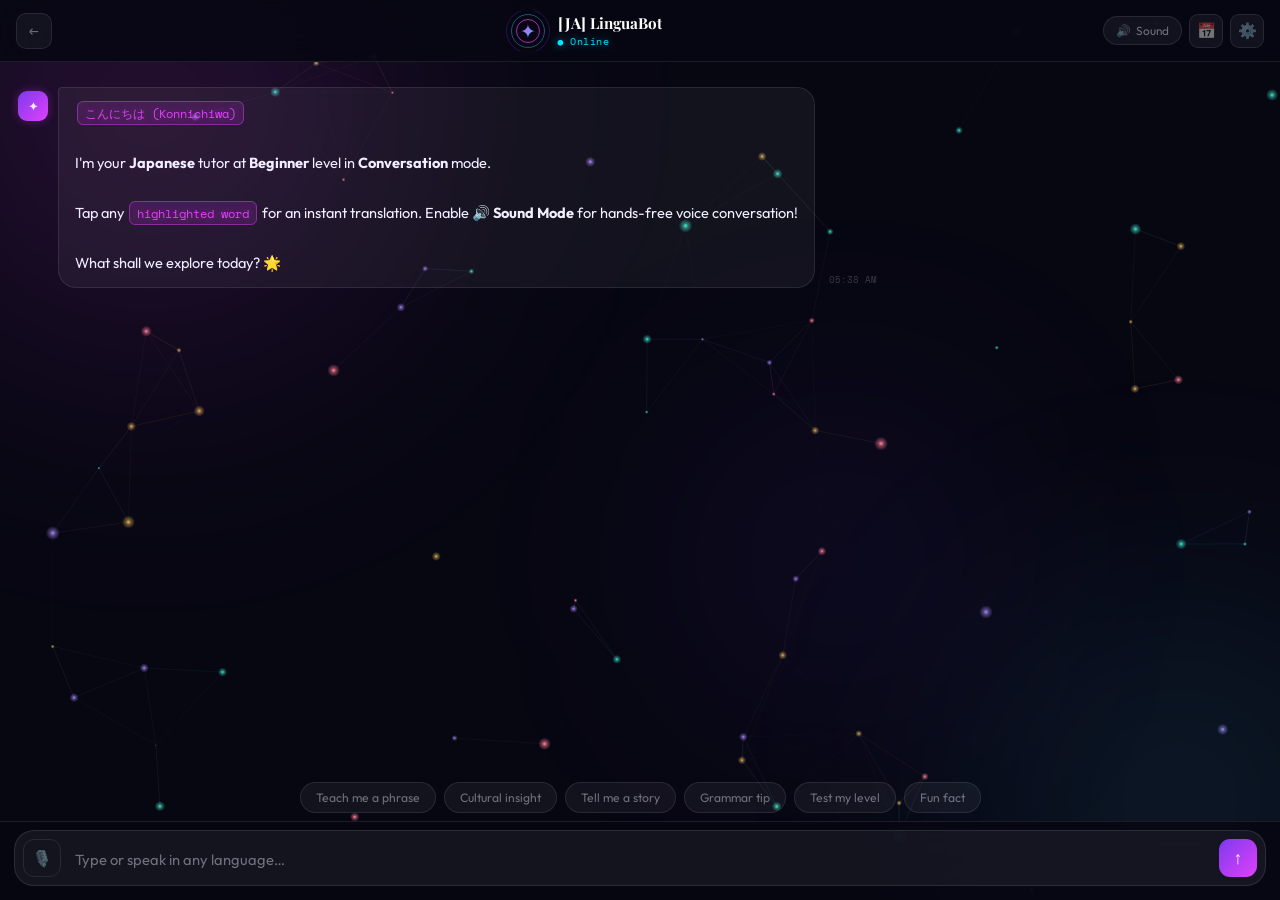
==== commit 934d1294: "Update chat.html" ====
--- a/pages/chat.html
+++ b/pages/chat.html
@@ -2,7 +2,12 @@
 <html lang="en">
 <head>
   <meta charset="UTF-8"/>
-  <meta name="viewport" content="width=device-width, initial-scale=1.0"/>
+  <meta name="viewport" content="width=device-width, initial-scale=1.0, viewport-fit=cover"/>
+    <meta name="mobile-web-app-capable" content="yes"/>
+  <meta name="apple-mobile-web-app-capable" content="yes"/>
+  <meta name="apple-mobile-web-app-status-bar-style" content="black-translucent"/>
+  <meta name="apple-mobile-web-app-title" content="LinguaVerse"/>
+  <link rel="apple-touch-icon" href="../icon-192.png"/>
   <meta name="theme-color" content="#070712"/>
   <title>LinguaVerse — Chat</title>
   <link rel="preconnect" href="https://fonts.googleapis.com"/>
@@ -10,6 +15,22 @@
   <link href="https://fonts.googleapis.com/css2?family=Playfair+Display:ital,wght@0,400;0,700;1,400&family=Outfit:wght@300;400;500;600&family=Space+Mono:ital@0;1&display=swap" rel="stylesheet"/>
   <link rel="stylesheet" href="../css/global.css"/>
   <link rel="stylesheet" href="../css/chat.css"/>
+
+  <script>
+    // PWA STANDALONE FIX
+    // Sets real viewport height via JS — dvh/vh unreliable in Android PWA mode
+    function setRealHeight() {
+      var h = window.innerHeight;
+      document.documentElement.style.setProperty('--real-vh', h + 'px');
+      document.body.style.height = h + 'px';
+      document.body.style.maxHeight = h + 'px';
+    }
+    setRealHeight();
+    window.addEventListener('resize', setRealHeight);
+    window.addEventListener('orientationchange', function() {
+      setTimeout(setRealHeight, 300);
+    });
+  </script>
 </head>
 <body>
   <canvas id="bgCanvas"></canvas>
@@ -152,6 +173,15 @@
 
   <script src="../js/canvas-bg.js"></script>
   <script src="../js/chat.js"></script>
+
+  <script>
+    if ("serviceWorker" in navigator) {
+      window.addEventListener("load", function() {
+        navigator.serviceWorker.register("../sw.js", { scope: "../" })
+          .then(function(r){ console.log("SW ready:", r.scope); })
+          .catch(function(e){ console.warn("SW failed:", e); });
+      });
+    }
+  </script>
 </body>
 </html>
-
--- a/css/chat.css
+++ b/css/chat.css
@@ -442,4 +442,4 @@
   .header-actions { gap: 5px; }
   .icon-btn { width: 30px; height: 30px; font-size: 0.85rem; }
   .voice-wave { display: none !important; }
-   }
+}
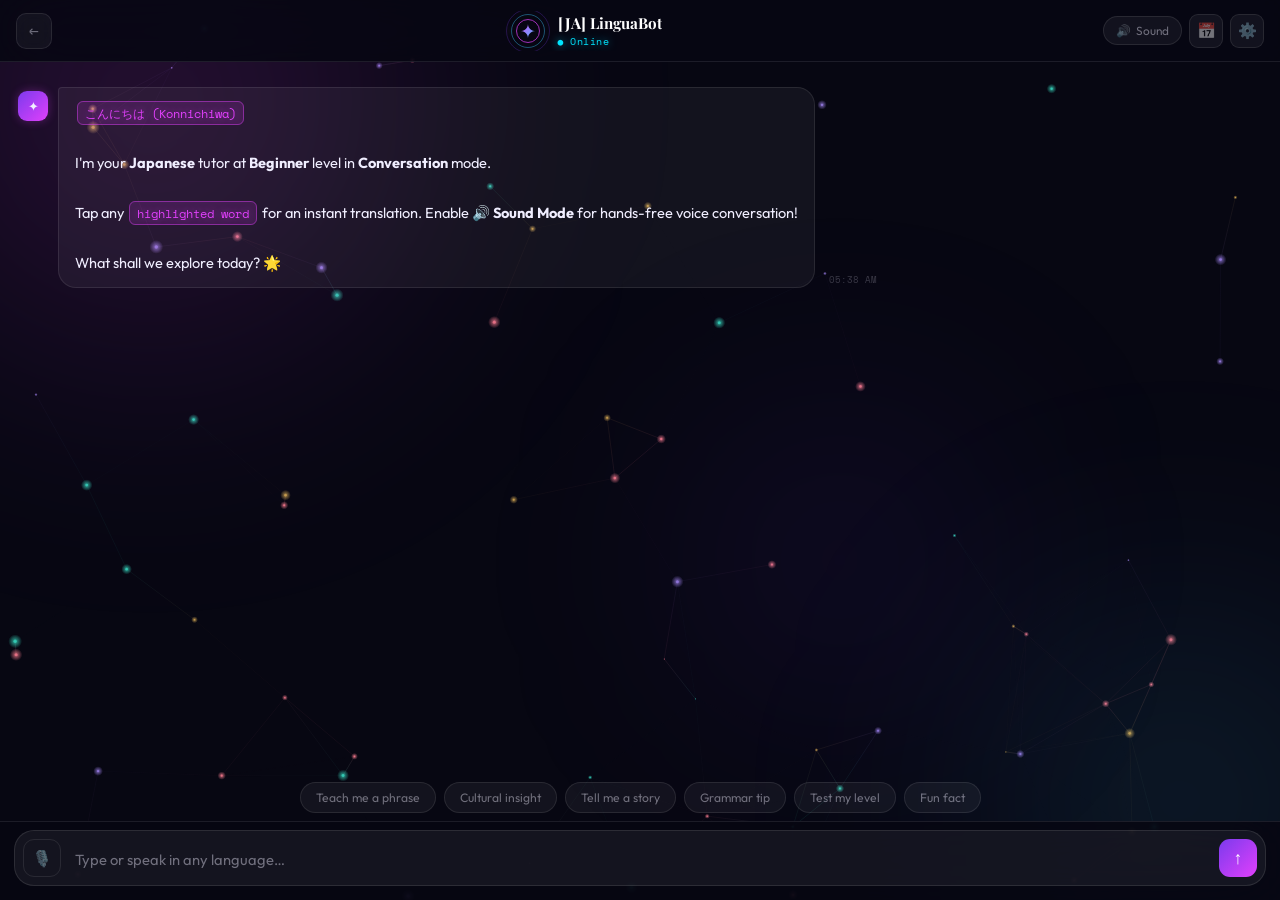
==== commit cd6d33c1: "Update chat.html" ====
--- a/pages/chat.html
+++ b/pages/chat.html
@@ -2,12 +2,7 @@
 <html lang="en">
 <head>
   <meta charset="UTF-8"/>
-  <meta name="viewport" content="width=device-width, initial-scale=1.0, viewport-fit=cover"/>
-    <meta name="mobile-web-app-capable" content="yes"/>
-  <meta name="apple-mobile-web-app-capable" content="yes"/>
-  <meta name="apple-mobile-web-app-status-bar-style" content="black-translucent"/>
-  <meta name="apple-mobile-web-app-title" content="LinguaVerse"/>
-  <link rel="apple-touch-icon" href="../icon-192.png"/>
+  <meta name="viewport" content="width=device-width, initial-scale=1.0"/>
   <meta name="theme-color" content="#070712"/>
   <title>LinguaVerse — Chat</title>
   <link rel="preconnect" href="https://fonts.googleapis.com"/>
@@ -15,22 +10,6 @@
   <link href="https://fonts.googleapis.com/css2?family=Playfair+Display:ital,wght@0,400;0,700;1,400&family=Outfit:wght@300;400;500;600&family=Space+Mono:ital@0;1&display=swap" rel="stylesheet"/>
   <link rel="stylesheet" href="../css/global.css"/>
   <link rel="stylesheet" href="../css/chat.css"/>
-
-  <script>
-    // PWA STANDALONE FIX
-    // Sets real viewport height via JS — dvh/vh unreliable in Android PWA mode
-    function setRealHeight() {
-      var h = window.innerHeight;
-      document.documentElement.style.setProperty('--real-vh', h + 'px');
-      document.body.style.height = h + 'px';
-      document.body.style.maxHeight = h + 'px';
-    }
-    setRealHeight();
-    window.addEventListener('resize', setRealHeight);
-    window.addEventListener('orientationchange', function() {
-      setTimeout(setRealHeight, 300);
-    });
-  </script>
 </head>
 <body>
   <canvas id="bgCanvas"></canvas>
@@ -173,15 +152,5 @@
 
   <script src="../js/canvas-bg.js"></script>
   <script src="../js/chat.js"></script>
-
-  <script>
-    if ("serviceWorker" in navigator) {
-      window.addEventListener("load", function() {
-        navigator.serviceWorker.register("../sw.js", { scope: "../" })
-          .then(function(r){ console.log("SW ready:", r.scope); })
-          .catch(function(e){ console.warn("SW failed:", e); });
-      });
-    }
-  </script>
 </body>
 </html>
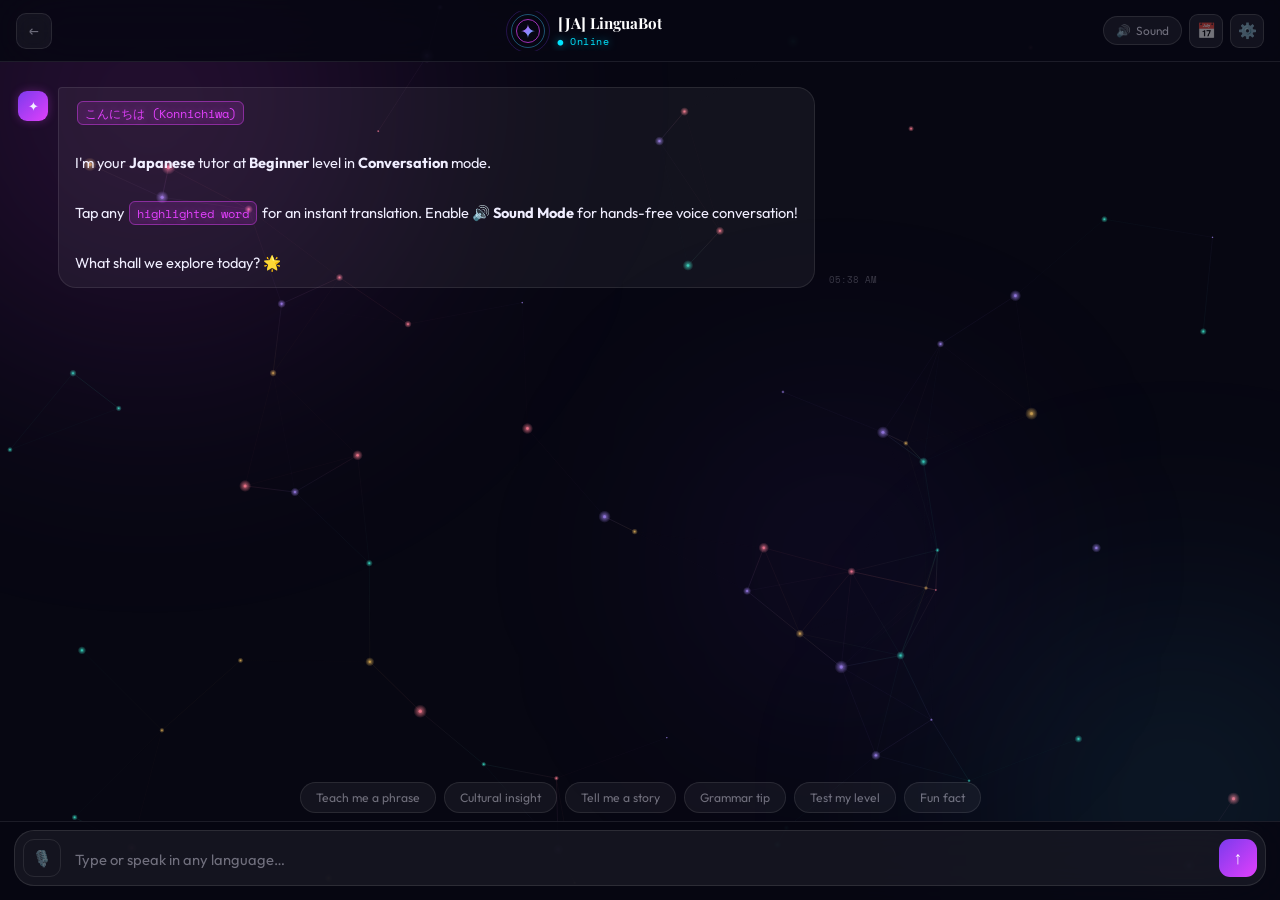
==== commit 50ee3e58: "Update chat.html" ====
--- a/pages/chat.html
+++ b/pages/chat.html
@@ -2,7 +2,7 @@
 <html lang="en">
 <head>
   <meta charset="UTF-8"/>
-  <meta name="viewport" content="width=device-width, initial-scale=1.0"/>
+  <meta name="viewport" content="width=device-width, initial-scale=1.0, viewport-fit=cover"/>
   <meta name="theme-color" content="#070712"/>
   <title>LinguaVerse — Chat</title>
   <link rel="preconnect" href="https://fonts.googleapis.com"/>
@@ -19,7 +19,6 @@
 
   <!-- HEADER -->
   <header class="chat-header">
-
     <a href="../index.html" class="back-btn">←</a>
 
     <div class="bot-identity">
@@ -47,7 +46,6 @@
       <button class="icon-btn" onclick="openDailyPanel()" title="Daily Challenge">📅</button>
       <button class="icon-btn" onclick="openSettings()" title="Settings">⚙️</button>
     </div>
-
   </header>
 
   <!-- CHAT BODY -->
@@ -83,7 +81,7 @@
     </div>
   </div>
 
-  <!-- SETTINGS PANEL — plain text in dropdowns, no flag emojis -->
+  <!-- SETTINGS PANEL — Gemini API Key removed (handled by Netlify proxy) -->
   <div class="side-panel" id="settingsPanel">
     <div class="panel-inner">
       <button class="panel-close" onclick="closePanels()">✕</button>
@@ -134,14 +132,7 @@
         <option value="1.3">Fast</option>
       </select>
 
-      <label class="field-label" style="margin-top:20px">Gemini API Key</label>
-      <div style="position:relative">
-        <input type="password" id="settingKey" class="simple-input"
-          placeholder="AIza…" oninput="saveSetting('apiKey', this.value)"
-          style="padding-right:42px"/>
-        <button onclick="toggleSettingKey()"
-          style="position:absolute;right:12px;top:50%;transform:translateY(-50%);background:none;border:none;cursor:pointer;font-size:1rem;opacity:0.5">👁</button>
-      </div>
+      <!-- API key section removed – now handled server‑side via Netlify proxy -->
 
       <button class="btn-danger" onclick="clearChat()" style="margin-top:28px">Clear Chat History</button>
     </div>
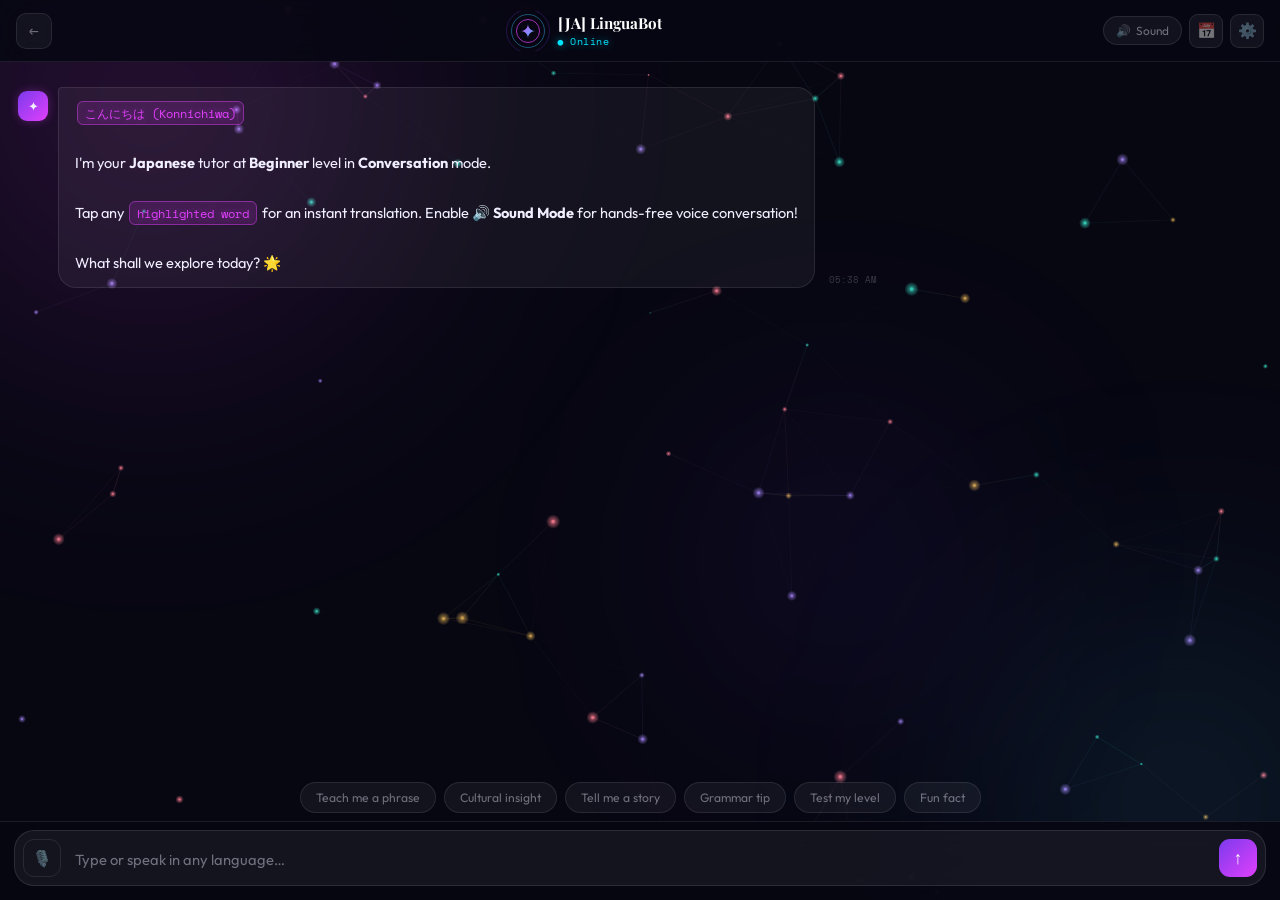
==== commit 1a88518c: "Update chat.html" ====
--- a/pages/chat.html
+++ b/pages/chat.html
@@ -2,7 +2,7 @@
 <html lang="en">
 <head>
   <meta charset="UTF-8"/>
-  <meta name="viewport" content="width=device-width, initial-scale=1.0, viewport-fit=cover"/>
+  <meta name="viewport" content="width=device-width, initial-scale=1.0"/>
   <meta name="theme-color" content="#070712"/>
   <title>LinguaVerse — Chat</title>
   <link rel="preconnect" href="https://fonts.googleapis.com"/>
@@ -19,6 +19,7 @@
 
   <!-- HEADER -->
   <header class="chat-header">
+
     <a href="../index.html" class="back-btn">←</a>
 
     <div class="bot-identity">
@@ -46,6 +47,7 @@
       <button class="icon-btn" onclick="openDailyPanel()" title="Daily Challenge">📅</button>
       <button class="icon-btn" onclick="openSettings()" title="Settings">⚙️</button>
     </div>
+
   </header>
 
   <!-- CHAT BODY -->
@@ -81,7 +83,7 @@
     </div>
   </div>
 
-  <!-- SETTINGS PANEL — Gemini API Key removed (handled by Netlify proxy) -->
+  <!-- SETTINGS PANEL — plain text in dropdowns, no flag emojis -->
   <div class="side-panel" id="settingsPanel">
     <div class="panel-inner">
       <button class="panel-close" onclick="closePanels()">✕</button>
@@ -132,7 +134,14 @@
         <option value="1.3">Fast</option>
       </select>
 
-      <!-- API key section removed – now handled server‑side via Netlify proxy -->
+      <label class="field-label" style="margin-top:20px">Gemini API Key</label>
+      <div style="position:relative">
+        <input type="password" id="settingKey" class="simple-input"
+          placeholder="AIza…" oninput="saveSetting('apiKey', this.value)"
+          style="padding-right:42px"/>
+        <button onclick="toggleSettingKey()"
+          style="position:absolute;right:12px;top:50%;transform:translateY(-50%);background:none;border:none;cursor:pointer;font-size:1rem;opacity:0.5">👁</button>
+      </div>
 
       <button class="btn-danger" onclick="clearChat()" style="margin-top:28px">Clear Chat History</button>
     </div>
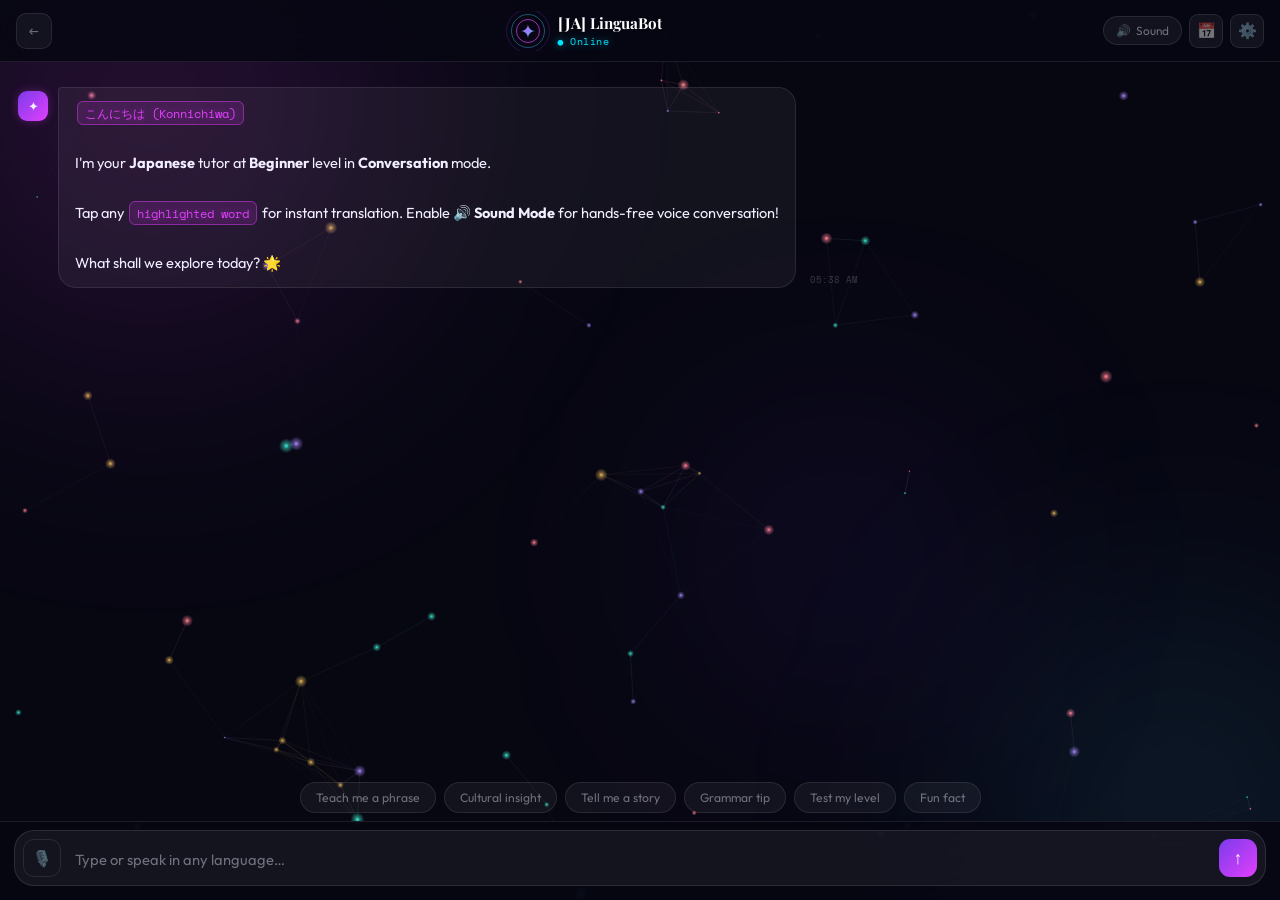
==== commit 4ab34732: "Update chat.html" ====
--- a/pages/chat.html
+++ b/pages/chat.html
@@ -2,14 +2,29 @@
 <html lang="en">
 <head>
   <meta charset="UTF-8"/>
-  <meta name="viewport" content="width=device-width, initial-scale=1.0"/>
+  <meta name="viewport" content="width=device-width, initial-scale=1.0, viewport-fit=cover"/>
   <meta name="theme-color" content="#070712"/>
+  <meta name="mobile-web-app-capable" content="yes"/>
+  <meta name="apple-mobile-web-app-capable" content="yes"/>
+  <meta name="apple-mobile-web-app-status-bar-style" content="black-translucent"/>
+  <meta name="apple-mobile-web-app-title" content="LinguaVerse"/>
+  <link rel="apple-touch-icon" href="../icon-192.png"/>
   <title>LinguaVerse — Chat</title>
   <link rel="preconnect" href="https://fonts.googleapis.com"/>
   <link rel="preconnect" href="https://fonts.gstatic.com" crossorigin/>
   <link href="https://fonts.googleapis.com/css2?family=Playfair+Display:ital,wght@0,400;0,700;1,400&family=Outfit:wght@300;400;500;600&family=Space+Mono:ital@0;1&display=swap" rel="stylesheet"/>
   <link rel="stylesheet" href="../css/global.css"/>
   <link rel="stylesheet" href="../css/chat.css"/>
+  <script>
+    /* PWA real height fix — dvh unreliable in Android standalone mode */
+    function setRealHeight() {
+      document.documentElement.style.setProperty('--real-vh', window.innerHeight + 'px');
+      document.body.style.height = window.innerHeight + 'px';
+    }
+    setRealHeight();
+    window.addEventListener('resize', setRealHeight);
+    window.addEventListener('orientationchange', function(){ setTimeout(setRealHeight, 300); });
+  </script>
 </head>
 <body>
   <canvas id="bgCanvas"></canvas>
@@ -19,9 +34,7 @@
 
   <!-- HEADER -->
   <header class="chat-header">
-
     <a href="../index.html" class="back-btn">←</a>
-
     <div class="bot-identity">
       <div class="ai-avatar" id="aiAvatar">
         <div class="avatar-ring ring-1"></div>
@@ -34,7 +47,6 @@
         <span class="bot-status" id="botStatus">● Online</span>
       </div>
     </div>
-
     <div class="header-actions">
       <div class="voice-wave" id="voiceWave">
         <div class="wave-bar"></div><div class="wave-bar"></div>
@@ -47,7 +59,6 @@
       <button class="icon-btn" onclick="openDailyPanel()" title="Daily Challenge">📅</button>
       <button class="icon-btn" onclick="openSettings()" title="Settings">⚙️</button>
     </div>
-
   </header>
 
   <!-- CHAT BODY -->
@@ -83,7 +94,7 @@
     </div>
   </div>
 
-  <!-- SETTINGS PANEL — plain text in dropdowns, no flag emojis -->
+  <!-- SETTINGS PANEL — no API key field -->
   <div class="side-panel" id="settingsPanel">
     <div class="panel-inner">
       <button class="panel-close" onclick="closePanels()">✕</button>
@@ -134,15 +145,6 @@
         <option value="1.3">Fast</option>
       </select>
 
-      <label class="field-label" style="margin-top:20px">Gemini API Key</label>
-      <div style="position:relative">
-        <input type="password" id="settingKey" class="simple-input"
-          placeholder="AIza…" oninput="saveSetting('apiKey', this.value)"
-          style="padding-right:42px"/>
-        <button onclick="toggleSettingKey()"
-          style="position:absolute;right:12px;top:50%;transform:translateY(-50%);background:none;border:none;cursor:pointer;font-size:1rem;opacity:0.5">👁</button>
-      </div>
-
       <button class="btn-danger" onclick="clearChat()" style="margin-top:28px">Clear Chat History</button>
     </div>
   </div>
@@ -152,5 +154,14 @@
 
   <script src="../js/canvas-bg.js"></script>
   <script src="../js/chat.js"></script>
+  <script>
+    if ("serviceWorker" in navigator) {
+      window.addEventListener("load", function() {
+        navigator.serviceWorker.register("../sw.js", { scope: "../" })
+          .then(function(r){ console.log("SW ready:", r.scope); })
+          .catch(function(e){ console.warn("SW failed:", e); });
+      });
+    }
+  </script>
 </body>
 </html>
